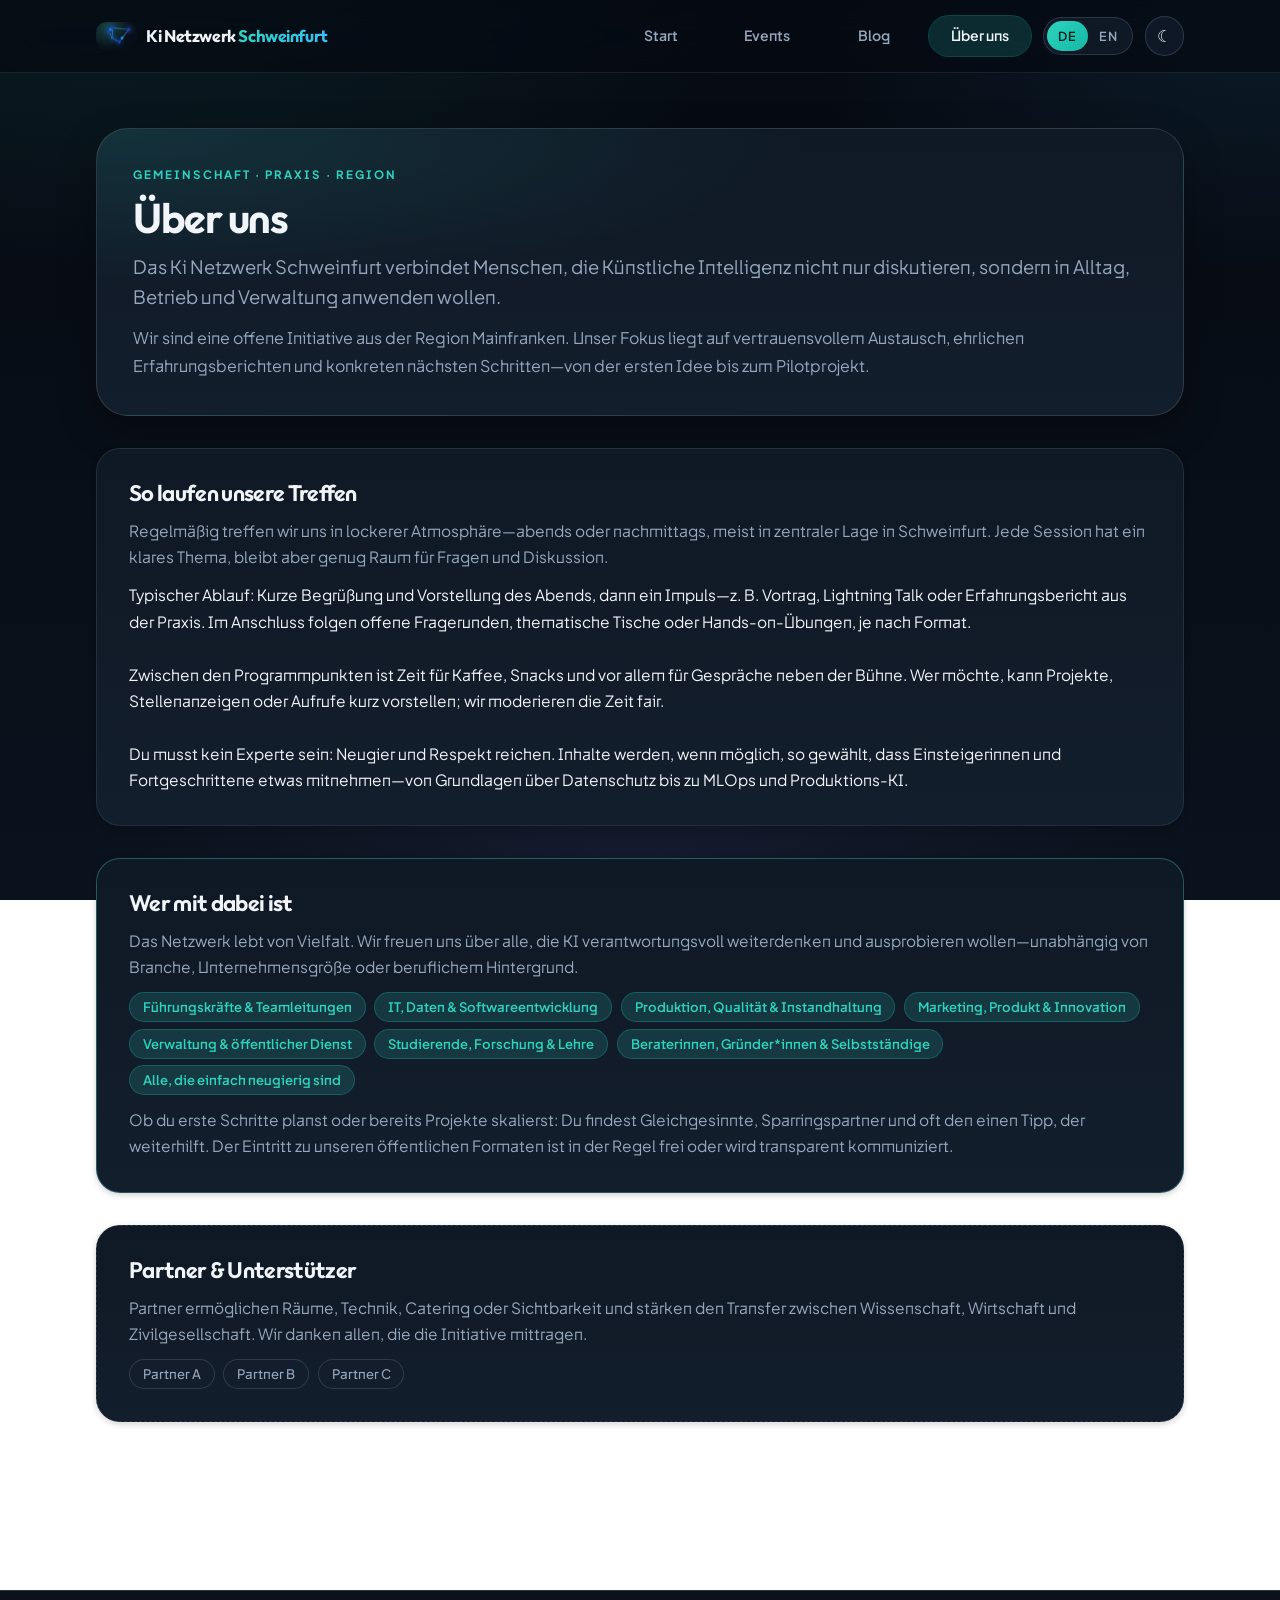
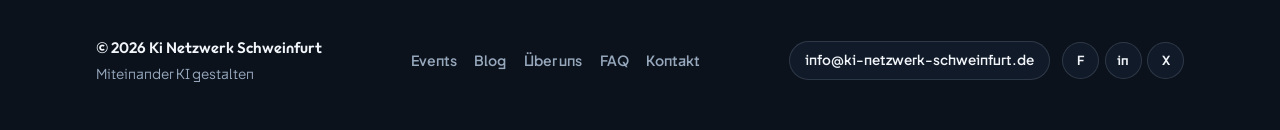
==== about.html @ a2b73c8b "take over initial webpage from oliver braun" ====
<!--
  ============================================================================
  Project:      Ki Netzwerk Schweinfurt
  Seite:        Über uns
  Projekt-Pfad: about.html
  Description:  Offizielle Website des Ki Netzwerks Schweinfurt – Vernetzung von
                Unternehmen, Bildung, Verwaltung und Community rund um praxisnahe KI
                in der Region Mainfranken.

  Developed by: Oliver Braun
  GitHub:       https://github.com/olli-br

  Development Start: April 2026
  Current Version:   0.1.0 (Beta)

  Update History:
  - 02.05.2026  [Oliver Braun]   Project initialization

  This project was independently developed and coded by me.
  Feel free to learn from the code, but please keep the attribution.
  ============================================================================
-->

<!doctype html>
<html lang="de">
  <head>
    <meta charset="UTF-8" />
    <meta name="viewport" content="width=device-width, initial-scale=1.0" />
    <title>Über uns | Ki Netzwerk Schweinfurt</title>
    <meta
      name="description"
      content="Ki Netzwerk Schweinfurt: Treffen, Zielgruppe und Partner der Initiative für KI in der Region."
    />
    <link rel="preconnect" href="https://fonts.googleapis.com" />
    <link rel="preconnect" href="https://fonts.gstatic.com" crossorigin />
    <link
      href="https://fonts.googleapis.com/css2?family=Plus+Jakarta+Sans:ital,wght@0,400..800;1,400..800&display=swap"
      rel="stylesheet"
    />
    <link rel="stylesheet" href="./assets/css/styles.css" />
    <script defer src="./assets/js/i18n.js"></script>
    <script defer src="./assets/js/main.js"></script>
  </head>
  <body data-page="about">
    <div id="site-header"></div>

    <main class="page-main about-page container">
      <header class="about-hero fade-in">
        <p class="about-eyebrow" id="about-eyebrow"></p>
        <h1 class="about-title" id="about-title"></h1>
        <p class="about-subtitle" id="about-subtitle"></p>
        <p class="about-intro" id="about-intro"></p>
      </header>

      <section class="about-panel fade-in" aria-labelledby="about-meeting-title">
        <h2 class="about-panel__title" id="about-meeting-title"></h2>
        <p class="about-panel__lead" id="about-meeting-lead"></p>
        <div class="about-prose" id="about-meeting-body"></div>
      </section>

      <section class="about-panel about-panel--accent fade-in" aria-labelledby="about-participants-title">
        <h2 class="about-panel__title" id="about-participants-title"></h2>
        <p class="about-panel__lead" id="about-participants-lead"></p>
        <div id="about-participant-chips" class="about-chip-row"></div>
        <p class="about-panel__closing" id="about-participants-closing"></p>
      </section>

      <section class="about-panel about-panel--partners fade-in" aria-labelledby="about-partners-title">
        <h2 class="about-panel__title" id="about-partners-title"></h2>
        <p class="about-panel__text" id="about-partners-text"></p>
        <div id="about-partner-chips" class="about-chip-row about-chip-row--muted"></div>
      </section>
    </main>

    <div id="site-footer"></div>
  </body>
</html>
---- assets/css/styles.css ----
/*
  ============================================================================
  Project:      Ki Netzwerk Schweinfurt
  File:         styles.css
  Seite / Rolle: Globales Designsystem (alle Seiten)
  Projekt-Pfad: assets/css/styles.css

  Developed by: Oliver Braun
  GitHub:       https://github.com/olli-br

  Development Start: April 2026
  Current Version:   0.1.0

  Update History:
  - 02.05.2026  [Oliver Braun]   Project initialization


  Independently developed by me.
  ============================================================================
*/

/* =========================================================================
  Ki Netzwerk Schweinfurt — Design System (2026)
   Aufbau:
     1. Tokens (Farben, Typografie, Spacing, Radius, Schatten)
     2. Reset / Basis
     3. Layout-Primitive (Container, Section, Stack, Grid)
     4. Komponenten (Buttons, Badges, Inputs, Cards, FAQ, Calendar, ...)
     5. Header / Footer
     6. Seiten (Home, Events, Blog, About, Detail)
     7. Hilfsklassen / Animationen / Banner
   ========================================================================= */

@import url("https://fonts.googleapis.com/css2?family=Outfit:wght@300..800&display=swap");

/* -------------------------------------------------------------------------
   1. Tokens
   ------------------------------------------------------------------------- */

:root {
  color-scheme: dark light;

  /* Markenfarben */
  --color-primary: #14b8a6;
  --color-primary-strong: #2dd4bf;
  --color-primary-soft: rgba(45, 212, 191, 0.16);
  --color-accent: #38bdf8;          /* Cyan-Akzent für Verläufe */
  --color-accent-2: #818cf8;        /* Indigo-Akzent für Recap */

  /* Dunkles Schema (Standard) */
  --bg: #060a12;
  --bg-2: #0a121d;
  --surface: #0f1825;
  --surface-2: #131e2c;
  --surface-soft: rgba(20, 30, 46, 0.7);
  --text: #f1f5f9;
  --text-muted: #97a8bd;
  --border: rgba(148, 163, 184, 0.14);
  --border-strong: rgba(148, 163, 184, 0.22);
  --shadow-sm: 0 2px 6px rgba(0, 0, 0, 0.18);
  --shadow-md: 0 14px 38px rgba(0, 0, 0, 0.28);
  --shadow-lg: 0 28px 70px rgba(0, 0, 0, 0.36);
  --shadow-glow: 0 18px 60px rgba(45, 212, 191, 0.18);

  /* Status */
  --success-fg: #bbf7d0;
  --success-bg: rgba(34, 197, 94, 0.14);
  --success-border: rgba(74, 222, 128, 0.36);
  --danger-fg: #fecaca;
  --danger-bg: rgba(239, 68, 68, 0.14);
  --danger-border: rgba(239, 68, 68, 0.36);

  /* Typografie */
  --font-sans:
    "Plus Jakarta Sans", ui-sans-serif, system-ui, -apple-system, "Segoe UI",
    Roboto, "Helvetica Neue", Arial, sans-serif;
  --font-display: "Outfit", var(--font-sans);

  /* Spacing-Skala (8px-Raster) */
  --space-1: 0.25rem;
  --space-2: 0.5rem;
  --space-3: 0.75rem;
  --space-4: 1rem;
  --space-5: 1.5rem;
  --space-6: 2rem;
  --space-7: 3rem;
  --space-8: 4rem;
  --space-9: 6rem;

  /* Radius */
  --radius-xs: 0.4rem;
  --radius-sm: 0.65rem;
  --radius-md: 1rem;
  --radius-lg: 1.5rem;
  --radius-xl: 2rem;
  --radius-pill: 999px;

  /* Layout */
  --container-max: 72rem;            /* 1152px */
  --container-narrow: 44rem;          /* 704px — Lesespalte */
  --gutter: clamp(1.1rem, 4vw, 2rem); /* Innenrand links/rechts */
  --header-height: 4.5rem;
  --section-y: clamp(3rem, 8vw, 6rem);
  --content-gap: clamp(1.25rem, 3vw, 2rem);

  /* Easing */
  --ease-out: cubic-bezier(0.22, 0.61, 0.36, 1);
  --ease-spring: cubic-bezier(0.2, 0.82, 0.16, 1);
}

/* Helles Schema */
body.theme-light {
  --bg: #f6f8fb;
  --bg-2: #eef2f7;
  --surface: #ffffff;
  --surface-2: #f5f8fc;
  --surface-soft: rgba(255, 255, 255, 0.86);
  --text: #0c1322;
  --text-muted: #54637a;
  --border: rgba(15, 23, 42, 0.08);
  --border-strong: rgba(15, 23, 42, 0.12);
  --shadow-sm: 0 1px 2px rgba(15, 23, 42, 0.06);
  --shadow-md: 0 14px 34px rgba(15, 23, 42, 0.08);
  --shadow-lg: 0 22px 60px rgba(15, 23, 42, 0.12);
  --shadow-glow: 0 18px 54px rgba(20, 184, 166, 0.16);
  --color-primary: #0d9488;
  --color-primary-strong: #14b8a6;
  --color-primary-soft: rgba(13, 148, 136, 0.12);
  --success-fg: #166534;
  --success-bg: #dcfce7;
  --success-border: #bbf7d0;
  --danger-fg: #991b1b;
  --danger-bg: #fee2e2;
  --danger-border: #fecaca;
}

/* -------------------------------------------------------------------------
   2. Reset / Basis
   ------------------------------------------------------------------------- */

*,
*::before,
*::after {
  box-sizing: border-box;
}

html {
  min-height: 100%;
  scroll-padding-top: calc(var(--header-height) + 1rem);
  -webkit-text-size-adjust: 100%;
}

body {
  margin: 0;
  min-height: 100dvh;
  padding-top: calc(var(--header-height) + env(safe-area-inset-top, 0px));
  padding-bottom: env(safe-area-inset-bottom, 0px);
  font-family: var(--font-sans);
  font-feature-settings: "kern" 1, "liga" 1, "ss01" 1;
  -webkit-font-smoothing: antialiased;
  text-rendering: optimizeLegibility;
  color: var(--text);
  line-height: 1.65;
  background:
    radial-gradient(1200px 600px at 8% -10%, rgba(45, 212, 191, 0.12), transparent 60%),
    radial-gradient(900px 500px at 100% 0%, rgba(56, 189, 248, 0.1), transparent 55%),
    radial-gradient(900px 700px at 50% 100%, rgba(129, 140, 248, 0.08), transparent 60%),
    linear-gradient(180deg, var(--bg) 0%, var(--bg-2) 100%);
  background-attachment: fixed;
  overflow-x: clip;
}

body.theme-light {
  background:
    radial-gradient(1200px 600px at 5% -5%, rgba(20, 184, 166, 0.1), transparent 60%),
    radial-gradient(900px 500px at 100% 0%, rgba(56, 189, 248, 0.07), transparent 55%),
    radial-gradient(900px 700px at 50% 110%, rgba(99, 102, 241, 0.06), transparent 60%),
    linear-gradient(180deg, var(--bg) 0%, var(--bg-2) 100%);
}

img,
svg,
canvas {
  display: block;
  max-width: 100%;
}

a {
  color: inherit;
  text-decoration: none;
}

button {
  font: inherit;
  color: inherit;
}

h1,
h2,
h3,
h4,
h5,
h6 {
  font-family: var(--font-display);
  font-weight: 650;
  letter-spacing: -0.02em;
  margin: 0;
  text-wrap: balance;
}

h1 {
  font-size: clamp(2.2rem, 5.4vw + 0.4rem, 3.6rem);
  line-height: 1.05;
  letter-spacing: -0.035em;
}

h2 {
  font-size: clamp(1.7rem, 3.6vw + 0.3rem, 2.5rem);
  line-height: 1.1;
  letter-spacing: -0.03em;
}

h3 {
  font-size: clamp(1.15rem, 1.6vw + 0.4rem, 1.4rem);
  line-height: 1.2;
}

p {
  margin: 0;
}

::selection {
  background: var(--color-primary-soft);
  color: var(--text);
}

/* -------------------------------------------------------------------------
   3. Layout-Primitive
   ------------------------------------------------------------------------- */

.container {
  width: 100%;
  max-width: var(--container-max);
  margin-inline: auto;
  padding-inline: max(var(--gutter), env(safe-area-inset-left, 0px))
                  max(var(--gutter), env(safe-area-inset-right, 0px));
}

.container--narrow {
  max-width: var(--container-narrow);
}

.section {
  padding-block: var(--section-y);
}

.section--tight {
  padding-block: clamp(2rem, 5vw, 3.5rem);
}

.stack > * + * {
  margin-top: var(--content-gap);
}

.eyebrow {
  display: block;
  font-family: var(--font-sans);
  font-weight: 700;
  font-size: 0.72rem;
  letter-spacing: 0.18em;
  text-transform: uppercase;
  color: var(--color-primary-strong);
  margin: 0 0 var(--space-2);
}

.eyebrow:empty {
  display: none;
}

.section-head {
  display: grid;
  grid-template-columns: 1fr;
  gap: var(--space-4) var(--space-5);
  align-items: end;
  margin-bottom: clamp(2rem, 4.5vw, 3rem);
}

.section-head > div {
  min-width: 0;
}

.section-head h2 {
  margin: 0 0 var(--space-2);
}

.section-copy {
  margin: 0;
  color: var(--text-muted);
  font-size: clamp(0.95rem, 1.5vw + 0.4rem, 1.05rem);
  line-height: 1.7;
  max-width: 60ch;
}

@media (min-width: 760px) {
  .section-head:has(> a.link) {
    grid-template-columns: minmax(0, 1fr) auto;
  }
}

/* "Alle anzeigen"-Link als Pill */
.link {
  color: var(--color-primary-strong);
  font-weight: 600;
}

.section-head > a.link {
  display: inline-flex;
  align-items: center;
  gap: var(--space-2);
  padding: 0.5rem 1.05rem;
  border: 1px solid var(--border-strong);
  border-radius: var(--radius-pill);
  background: var(--surface-soft);
  font-family: var(--font-display);
  font-size: 0.78rem;
  font-weight: 600;
  letter-spacing: 0.06em;
  text-transform: uppercase;
  color: var(--text);
  white-space: nowrap;
  justify-self: start;
  align-self: end;
  backdrop-filter: blur(14px);
  -webkit-backdrop-filter: blur(14px);
  transition: transform 0.25s var(--ease-out), border-color 0.2s ease, background 0.2s ease;
}

.section-head > a.link::after {
  content: "→";
  font-size: 0.95em;
  transition: transform 0.25s var(--ease-out);
}

.section-head > a.link:hover {
  transform: translateY(-2px);
  border-color: color-mix(in srgb, var(--color-primary) 40%, var(--border-strong));
}

.section-head > a.link:hover::after {
  transform: translateX(3px);
}

@media (min-width: 760px) {
  .section-head > a.link {
    justify-self: end;
  }
}

/* -------------------------------------------------------------------------
   4. Komponenten
   ------------------------------------------------------------------------- */

/* ---------- Buttons ---------- */

.btn {
  display: inline-flex;
  align-items: center;
  justify-content: center;
  gap: var(--space-2);
  min-height: 2.75rem;
  padding: 0.6rem 1.25rem;
  border: 1px solid transparent;
  border-radius: var(--radius-pill);
  font-family: var(--font-display);
  font-weight: 600;
  font-size: 0.95rem;
  letter-spacing: 0.01em;
  cursor: pointer;
  text-decoration: none;
  white-space: nowrap;
  transition:
    transform 0.2s var(--ease-out),
    background 0.2s ease,
    box-shadow 0.25s ease,
    border-color 0.2s ease,
    filter 0.2s ease;
}

.btn:focus-visible {
  outline: 2px solid var(--color-primary-strong);
  outline-offset: 2px;
}

.btn:active {
  transform: translateY(0);
}

.btn-primary {
  color: #03201d;
  background: linear-gradient(165deg, var(--color-primary-strong) 0%, var(--color-primary) 60%, #0a8f80 100%);
  box-shadow: var(--shadow-glow);
}

.btn-primary:hover {
  transform: translateY(-2px);
  filter: brightness(1.04);
}

.btn-ghost {
  color: var(--text);
  background: transparent;
  border-color: var(--border-strong);
  backdrop-filter: blur(8px);
  -webkit-backdrop-filter: blur(8px);
}

.btn-ghost:hover {
  transform: translateY(-2px);
  background: var(--surface-soft);
  border-color: color-mix(in srgb, var(--color-primary) 40%, var(--border-strong));
}

.btn--sm {
  min-height: 2.35rem;
  padding: 0.45rem 0.95rem;
  font-size: 0.82rem;
}

/* ---------- Inputs ---------- */

.toolbar {
  display: flex;
  flex-wrap: wrap;
  gap: var(--space-2) var(--space-4);
  align-items: center;
}

.toolbar label {
  color: var(--text);
  font-weight: 600;
  font-size: 0.9rem;
}

.toolbar input {
  flex: 1 1 16rem;
  min-width: 0;
  padding: 0.7rem 1rem;
  border: 1px solid var(--border-strong);
  border-radius: var(--radius-md);
  background: var(--surface-soft);
  color: var(--text);
  font: inherit;
  transition: border-color 0.2s ease, box-shadow 0.2s ease;
}

.toolbar input::placeholder {
  color: var(--text-muted);
}

.toolbar input:focus {
  outline: none;
  border-color: var(--color-primary);
  box-shadow: 0 0 0 4px var(--color-primary-soft);
}

/* ---------- Badges & Chips ---------- */

.event-status-badge {
  display: inline-flex;
  align-items: center;
  padding: 0.28rem 0.75rem;
  font-family: var(--font-display);
  font-size: 0.78rem;
  font-weight: 700;
  letter-spacing: 0.08em;
  text-transform: uppercase;
  border-radius: var(--radius-pill);
}

.event-status-badge--past {
  color: var(--danger-fg);
  background: var(--danger-bg);
  border: 1px solid var(--danger-border);
}

.event-status-badge--next {
  color: var(--success-fg);
  background: var(--success-bg);
  border: 1px solid var(--success-border);
}

.event-status-badge.hidden {
  display: none;
}

/* ---------- Cards (gemeinsamer Look) ---------- */

.card {
  position: relative;
  display: flex;
  flex-direction: column;
  background: linear-gradient(180deg, var(--surface) 0%, var(--surface-2) 100%);
  border: 1px solid var(--border);
  border-radius: var(--radius-lg);
  box-shadow: var(--shadow-md);
  overflow: hidden;
  transition:
    transform 0.28s var(--ease-spring),
    border-color 0.22s ease,
    box-shadow 0.28s ease;
}

.card:hover {
  transform: translateY(-3px);
  border-color: color-mix(in srgb, var(--color-primary) 26%, var(--border-strong));
  box-shadow: var(--shadow-lg);
}

.card .card-hitbox {
  position: absolute;
  inset: 0;
  z-index: 1;
}

.card-image {
  width: 100%;
  aspect-ratio: 16 / 9;
  object-fit: cover;
  background: var(--surface-2);
  border-bottom: 1px solid var(--border);
}

.card-body {
  position: relative;
  z-index: 2;
  display: flex;
  flex-direction: column;
  flex: 1;
  gap: var(--space-3);
  padding: clamp(1.1rem, 2.5vw, 1.5rem);
}

.card-body h3 {
  margin: 0;
}

.card-body > p {
  margin: 0;
  color: var(--text-muted);
  font-size: 0.95rem;
  line-height: 1.6;
}

.card-date {
  margin: 0;
  font-family: var(--font-display);
  font-size: 0.72rem;
  font-weight: 600;
  letter-spacing: 0.12em;
  text-transform: uppercase;
  color: var(--text-muted);
}

.card-actions {
  position: relative;
  z-index: 3;
  display: flex;
  flex-wrap: wrap;
  gap: var(--space-2);
  margin-top: auto;
  padding-top: var(--space-3);
}

.card-actions .btn {
  flex: 1 1 0;
  min-width: 0;
  max-width: 100%;
  font-size: 0.88rem;
  padding-inline: 0.95rem;
  overflow: hidden;
  text-overflow: ellipsis;
}

.event-card .card-actions {
  display: grid;
  grid-template-columns: repeat(2, minmax(0, 1fr));
}

.event-card .card-actions .btn {
  width: 100%;
}

@media (max-width: 1080px) {
  .event-card .card-actions {
    grid-template-columns: 1fr;
  }
}

/* ---------- Event-Karte ---------- */

.event-card-meta {
  display: flex;
  align-items: center;
  justify-content: space-between;
  gap: var(--space-3);
}

.event-card--past {
  opacity: 0.85;
}

.event-card--past .card-image,
.event-card--past .event-card__image {
  filter: grayscale(0.45) brightness(0.96);
}

.event-card--modern {
  border-radius: var(--radius-xl);
  box-shadow: var(--shadow-md);
}

.event-card--modern:hover {
  transform: translateY(-4px);
  box-shadow: var(--shadow-lg);
}

.event-card--modern.event-card--next {
  border-color: color-mix(in srgb, var(--color-primary) 32%, var(--border-strong));
  box-shadow: var(--shadow-md), 0 0 0 1px color-mix(in srgb, var(--color-primary) 12%, transparent);
}

.event-card__media {
  position: relative;
  overflow: hidden;
  background: var(--surface-2);
  min-height: 220px;
}

.event-card__image {
  display: block;
  width: 100%;
  height: 100%;
  min-height: 220px;
  object-fit: cover;
  border: 0;
  transition: transform 0.45s var(--ease-out);
}

.event-card--modern:hover .event-card__image {
  transform: scale(1.03);
}

.event-card__media .event-status-badge {
  position: absolute;
  z-index: 3;
  width: fit-content;
  overflow: hidden;
  line-height: 1;
  box-shadow: var(--shadow-sm);
}

.event-card__media .event-status-badge--past,
.event-card__media .event-status-badge--next {
  top: var(--space-3);
  right: var(--space-3);
  left: auto;
  max-width: calc(100% - (var(--space-3) * 2));
  white-space: nowrap;
  text-overflow: ellipsis;
}

.event-card__date-badge {
  position: absolute;
  top: var(--space-3);
  left: var(--space-3);
  z-index: 2;
  display: flex;
  flex-direction: column;
  align-items: center;
  min-width: 3rem;
  padding: 0.45rem 0.5rem;
  border-radius: var(--radius-md);
  background: color-mix(in srgb, var(--surface) 92%, transparent);
  border: 1px solid var(--border-strong);
  backdrop-filter: blur(12px);
  -webkit-backdrop-filter: blur(12px);
  box-shadow: var(--shadow-sm);
}

.event-card__date-day {
  font-family: var(--font-display);
  font-size: 1.35rem;
  font-weight: 750;
  line-height: 1;
  letter-spacing: -0.03em;
  color: var(--text);
}

.event-card__date-month {
  margin-top: 0.2rem;
  font-size: 0.58rem;
  font-weight: 700;
  letter-spacing: 0.14em;
  text-transform: uppercase;
  color: var(--color-primary-strong);
}

.event-card__body {
  gap: var(--space-4);
  padding: clamp(1.35rem, 3vw, 1.9rem);
}

.event-card__datetime {
  margin: 0;
  font-family: var(--font-display);
  font-size: 0.72rem;
  font-weight: 600;
  letter-spacing: 0.1em;
  text-transform: uppercase;
  color: var(--text-muted);
}

.event-card__body h3 {
  font-size: clamp(1.2rem, 1.8vw + 0.35rem, 1.45rem);
  line-height: 1.2;
}

.event-card__desc {
  margin: 0;
  color: var(--text-muted);
  font-size: 0.98rem;
  line-height: 1.65;
  display: -webkit-box;
  -webkit-line-clamp: 4;
  -webkit-box-orient: vertical;
  overflow: hidden;
}

.event-card__address {
  margin: 0;
  padding-top: var(--space-3);
  border-top: 1px solid var(--border);
  font-size: 0.9rem;
  line-height: 1.55;
  color: var(--text-muted);
}

.event-card__address .event-addr-line {
  display: block;
}

.event-card__address .event-addr-line--venue {
  color: var(--text);
  font-weight: 600;
  margin-bottom: 0.2rem;
}

.event-card-countdown {
  display: flex;
  flex-wrap: wrap;
  align-items: center;
  gap: var(--space-2) var(--space-4);
  margin-top: var(--space-2);
  padding-top: var(--space-3);
  border-top: 1px solid var(--border);
}

.event-card-countdown__label {
  flex: 1 1 100%;
  font-family: var(--font-display);
  font-size: 0.68rem;
  font-weight: 700;
  letter-spacing: 0.12em;
  text-transform: uppercase;
  color: var(--color-primary-strong);
}

@media (min-width: 1100px) {
  .event-card--modern {
    display: grid;
    grid-template-columns: minmax(0, 46%) minmax(0, 1fr);
    align-items: stretch;
  }

  .event-card--modern .event-card__media {
    min-height: 100%;
  }

  .event-card--modern .event-card__image {
    position: absolute;
    inset: 0;
    min-height: 100%;
  }
}

/* ---------- Blog-Karte ---------- */

.blog-card {
  /* erbt von .card */
}

.blog-card .thumb-wrap {
  position: relative;
  width: 100%;
  aspect-ratio: 16 / 9;
  overflow: hidden;
}

.blog-card .thumb-wrap .card-image {
  height: 100%;
  border-bottom: none;
}

.blog-image-gradient {
  position: absolute;
  inset: 0;
  pointer-events: none;
  background:
    linear-gradient(140deg, rgba(20, 184, 166, 0.18) 0%, transparent 45%),
    linear-gradient(180deg, transparent 55%, rgba(2, 6, 12, 0.55) 100%);
}

body.theme-light .blog-image-gradient {
  background:
    linear-gradient(140deg, rgba(13, 148, 136, 0.18) 0%, transparent 45%),
    linear-gradient(180deg, transparent 60%, rgba(15, 23, 42, 0.18) 100%);
}

.blog-card-meta {
  display: flex;
  align-items: center;
  justify-content: space-between;
  gap: var(--space-3);
  font-size: 0.78rem;
}

.blog-readtime {
  font-family: var(--font-display);
  font-size: 0.7rem;
  font-weight: 600;
  letter-spacing: 0.08em;
  text-transform: uppercase;
  color: var(--color-primary-strong);
  padding: 0.2rem 0.55rem;
  border-radius: var(--radius-pill);
  background: var(--color-primary-soft);
}

.blog-teaser {
  margin: 0;
  color: var(--text-muted);
  font-size: 0.98rem;
  line-height: 1.65;
  display: -webkit-box;
  -webkit-line-clamp: 4;
  -webkit-box-orient: vertical;
  overflow: hidden;
}

.blog-cards-grid {
  display: grid;
  gap: clamp(1.75rem, 4vw, 2.75rem);
  grid-template-columns: 1fr;
  max-width: 48rem;
  margin-inline: auto;
}

@media (min-width: 960px) {
  .blog-cards-grid {
    max-width: none;
    grid-template-columns: repeat(2, minmax(0, 1fr));
  }
}

.blog-card--feature {
  border-radius: var(--radius-xl);
}

.blog-card--feature .thumb-wrap {
  aspect-ratio: 21 / 10;
}

.blog-card--feature .card-image {
  transform: scale(1);
  transition: transform 0.5s var(--ease-out);
}

.blog-card--feature:hover .card-image {
  transform: scale(1.04);
}

.blog-card__recap-pill {
  position: absolute;
  top: var(--space-3);
  left: var(--space-3);
  z-index: 2;
  font-family: var(--font-display);
  font-size: 0.66rem;
  font-weight: 700;
  letter-spacing: 0.12em;
  text-transform: uppercase;
  padding: 0.38rem 0.8rem;
  border-radius: var(--radius-pill);
  background: rgba(15, 23, 42, 0.78);
  color: #f8fafc;
  border: 1px solid rgba(255, 255, 255, 0.12);
  box-shadow: var(--shadow-sm);
}

body.theme-light .blog-card__recap-pill {
  background: rgba(255, 255, 255, 0.94);
  color: #0f172a;
  border-color: rgba(15, 23, 42, 0.08);
}

.blog-card__body {
  padding: clamp(1.25rem, 3vw, 1.75rem);
}

.blog-card__body h3 {
  font-size: clamp(1.15rem, 1.5vw + 0.45rem, 1.35rem);
}

.blog-card__date {
  letter-spacing: 0.08em;
}

/* Karten-Raster — überall identisch */
.cards-grid {
  display: grid;
  grid-template-columns: 1fr;
  gap: clamp(1rem, 2.5vw, 1.5rem);
}

@media (min-width: 720px) {
  .cards-grid {
    grid-template-columns: repeat(2, minmax(0, 1fr));
  }
}

@media (min-width: 1040px) {
  .cards-grid {
    grid-template-columns: repeat(3, minmax(0, 1fr));
  }
}

/* ---------- Feature-Karten / FAQ / About-Panels ---------- */

.feature-grid {
  display: grid;
  grid-template-columns: 1fr;
  gap: clamp(1rem, 2.5vw, 1.5rem);
}

@media (min-width: 720px) {
  .feature-grid {
    grid-template-columns: repeat(2, minmax(0, 1fr));
  }
}

.feature-card {
  display: flex;
  flex-direction: column;
  gap: var(--space-3);
  padding: clamp(1.25rem, 3vw, 1.75rem);
  background: linear-gradient(180deg, var(--surface) 0%, var(--surface-2) 100%);
  border: 1px solid var(--border);
  border-radius: var(--radius-lg);
  box-shadow: var(--shadow-sm);
  transition: transform 0.28s var(--ease-spring), border-color 0.22s ease;
}

.feature-card:hover {
  transform: translateY(-2px);
  border-color: color-mix(in srgb, var(--color-primary) 30%, var(--border-strong));
}

.feature-card h3 {
  margin: 0;
  font-size: clamp(1.05rem, 1.6vw + 0.4rem, 1.25rem);
}

.feature-card p {
  margin: 0;
  color: var(--text-muted);
  line-height: 1.7;
  font-size: 0.95rem;
}

.feature-card::before {
  content: "";
  display: inline-flex;
  width: 2.4rem;
  height: 2.4rem;
  border-radius: var(--radius-md);
  background: linear-gradient(135deg, var(--color-primary-strong), var(--color-accent));
  box-shadow: var(--shadow-glow);
}

/* ---------- FAQ ---------- */

.faq-grid {
  display: grid;
  grid-template-columns: 1fr;
  gap: var(--space-3);
  align-items: start;
}

@media (min-width: 760px) {
  .faq-grid {
    grid-template-columns: repeat(2, minmax(0, 1fr));
  }
}

.faq-item {
  background: linear-gradient(180deg, var(--surface) 0%, var(--surface-2) 100%);
  border: 1px solid var(--border);
  border-radius: var(--radius-lg);
  overflow: hidden;
  transition: border-color 0.22s ease;
}

.faq-item:hover {
  border-color: color-mix(in srgb, var(--color-primary) 26%, var(--border-strong));
}

.faq-question {
  width: 100%;
  display: flex;
  align-items: center;
  justify-content: space-between;
  gap: var(--space-3);
  padding: 1.1rem 1.2rem;
  border: 0;
  background: transparent;
  text-align: left;
  font-family: var(--font-display);
  font-size: 1rem;
  font-weight: 600;
  color: var(--text);
  cursor: pointer;
  transition: background 0.18s ease;
}

.faq-question:hover {
  background: var(--surface-soft);
}

.faq-toggle-icon {
  display: inline-grid;
  place-items: center;
  flex-shrink: 0;
  width: 2rem;
  height: 2rem;
  border-radius: var(--radius-pill);
  background: var(--color-primary-soft);
  color: var(--color-primary-strong);
  font-size: 1rem;
}

.faq-question[aria-expanded="true"] .faq-toggle-icon::after {
  content: "−";
}

.faq-question[aria-expanded="false"] .faq-toggle-icon::after {
  content: "+";
}

.faq-answer {
  padding: 0 1.2rem 1.1rem;
  color: var(--text-muted);
  line-height: 1.7;
  font-size: 0.95rem;
}

/* ---------- "Nächstes Event"-Leiste ---------- */

.next-event-bar {
  display: flex;
  flex-wrap: wrap;
  align-items: center;
  justify-content: space-between;
  gap: var(--space-3) var(--space-5);
  padding: 0.95rem 1.1rem;
  border: 1px solid color-mix(in srgb, var(--color-primary) 30%, var(--border-strong));
  border-radius: var(--radius-lg);
  background:
    linear-gradient(135deg, color-mix(in srgb, var(--color-primary) 12%, var(--surface)) 0%, var(--surface) 60%);
  color: var(--text);
  font-weight: 600;
  margin: 0;
  cursor: default;
}

.next-event-bar:empty {
  display: none;
}

.next-event-bar--clickable {
  cursor: pointer;
  transition: transform 0.2s var(--ease-out), border-color 0.2s ease, box-shadow 0.25s ease;
}

.next-event-bar--clickable:hover {
  transform: translateY(-1px);
  border-color: color-mix(in srgb, var(--color-primary-strong) 50%, var(--border-strong));
  box-shadow: var(--shadow-glow);
}

.next-event-label {
  flex: 1 1 auto;
  display: grid;
  gap: 0.1rem;
  min-width: 0;
}

.next-event-kicker {
  font-family: var(--font-display);
  font-size: 0.7rem;
  font-weight: 600;
  letter-spacing: 0.14em;
  text-transform: uppercase;
  color: var(--color-primary-strong);
}

.next-event-title {
  font-family: var(--font-display);
  font-weight: 650;
  font-size: clamp(1rem, 1.4vw + 0.5rem, 1.18rem);
  line-height: 1.25;
  letter-spacing: -0.02em;
  color: var(--text);
}

.next-event-date {
  font-size: 0.82rem;
  color: var(--text-muted);
  font-weight: 500;
}

.next-event-countdown {
  display: flex;
  align-items: center;
  gap: var(--space-2);
}

.countdown-chip {
  min-width: 2.9rem;
  padding: 0.34rem 0.55rem;
  border-radius: var(--radius-sm);
  border: 1px solid var(--border-strong);
  background: var(--surface-soft);
  text-align: center;
  line-height: 1.1;
}

.countdown-chip strong {
  display: block;
  font-family: var(--font-display);
  font-size: 1.05rem;
  font-weight: 700;
  color: var(--text);
}

.countdown-chip small {
  display: block;
  font-size: 0.62rem;
  font-weight: 600;
  letter-spacing: 0.08em;
  text-transform: uppercase;
  color: var(--text-muted);
}

/* ---------- Event-Raster & Karten (Detail) ---------- */

.events-cards {
  display: grid;
  gap: clamp(1.5rem, 3.5vw, 2.5rem);
  grid-template-columns: 1fr;
}

@media (min-width: 880px) {
  .events-cards:not(.events-cards--home) {
    grid-template-columns: repeat(2, minmax(0, 1fr));
  }

  .events-cards--home .event-card--next {
    grid-column: 1 / -1;
  }
}

.toolbar--events {
  margin-bottom: clamp(1.25rem, 3vw, 2rem);
  padding: var(--space-4) 0;
  border-bottom: 1px solid var(--border);
}

.event-location-section {
  margin: clamp(1.5rem, 3vw, 2.25rem) 0;
  padding: clamp(1.25rem, 2.8vw, 1.75rem);
  border-radius: var(--radius-lg);
  border: 1px solid var(--border);
  background: linear-gradient(180deg, var(--surface) 0%, var(--surface-2) 100%);
  box-shadow: var(--shadow-sm);
}

.event-location-section__title {
  margin: 0 0 var(--space-3);
  font-size: 0.78rem;
  font-weight: 700;
  letter-spacing: 0.14em;
  text-transform: uppercase;
  color: var(--color-primary-strong);
}

.event-detail-address {
  margin: 0 0 var(--space-4);
  font-style: normal;
  color: var(--text);
  line-height: 1.65;
  font-size: 1rem;
}

.event-detail-address .event-addr-line {
  display: block;
}

.event-detail-address .event-addr-line--venue {
  font-family: var(--font-display);
  font-weight: 650;
  font-size: 1.08rem;
  margin-bottom: 0.35rem;
  color: var(--text);
}

.event-map-hint {
  margin: 0 0 var(--space-3);
  font-size: 0.88rem;
  color: var(--text-muted);
  line-height: 1.55;
}

.event-map-aspect {
  position: relative;
  width: 100%;
  border-radius: var(--radius-md);
  overflow: hidden;
  border: 1px solid var(--border-strong);
  aspect-ratio: 16 / 9;
  max-height: 22rem;
  background: var(--surface-2);
  box-shadow: var(--shadow-sm);
}

.event-map-iframe {
  width: 100%;
  height: 100%;
  min-height: 200px;
  border: 0;
  display: block;
}

.event-map-hit {
  position: absolute;
  inset: 0;
  z-index: 2;
  display: grid;
  place-items: center;
  background: rgba(6, 10, 18, 0.12);
  opacity: 0;
  transition: opacity 0.28s ease;
  text-decoration: none;
}

.event-map-hit:hover,
.event-map-hit:focus-visible {
  opacity: 1;
}

body.theme-light .event-map-hit {
  background: rgba(255, 255, 255, 0.35);
}

.event-map-hit.hidden {
  display: none;
}

.event-map-hit__label {
  padding: 0.55rem 1.1rem;
  border-radius: var(--radius-pill);
  background: var(--surface-soft);
  border: 1px solid var(--border-strong);
  font-size: 0.82rem;
  font-weight: 700;
  color: var(--text);
  box-shadow: var(--shadow-md);
}

.event-map-external {
  display: flex;
  flex-wrap: wrap;
  gap: var(--space-2);
  margin-top: var(--space-3);
}

.event-detail-countdown {
  margin-top: var(--space-4);
  padding: var(--space-3) var(--space-4);
  border-radius: var(--radius-lg);
  border: 1px solid color-mix(in srgb, var(--color-primary) 28%, var(--border-strong));
  background: color-mix(in srgb, var(--color-primary) 8%, var(--surface));
}

.event-detail-countdown .next-event-countdown {
  flex-wrap: wrap;
}

/* -------------------------------------------------------------------------
   5. Header / Footer
   ------------------------------------------------------------------------- */

.site-header {
  position: fixed;
  inset: 0 0 auto 0;
  z-index: 50;
  padding-top: env(safe-area-inset-top, 0px);
  background: color-mix(in srgb, var(--bg) 75%, transparent);
  border-bottom: 1px solid var(--border);
  backdrop-filter: blur(22px) saturate(1.4);
  -webkit-backdrop-filter: blur(22px) saturate(1.4);
}

body.theme-light .site-header {
  background: color-mix(in srgb, #ffffff 80%, transparent);
}

.header-inner {
  display: flex;
  align-items: center;
  justify-content: space-between;
  gap: var(--space-4);
  min-height: var(--header-height);
}

.logo {
  display: inline-flex;
  align-items: center;
  gap: 0.6rem;
  text-decoration: none;
  color: var(--text);
  font-family: var(--font-display);
  font-weight: 700;
  font-size: 1.05rem;
  letter-spacing: -0.025em;
  transition: opacity 0.2s ease;
}

.logo:hover {
  opacity: 0.86;
}

.logo-network {
  width: 2.55rem;
  height: 1.7rem;
  border-radius: var(--radius-sm);
  overflow: hidden;
  background:
    radial-gradient(circle at 30% 20%, rgba(45, 212, 191, 0.25), transparent 55%),
    linear-gradient(150deg, rgba(255, 255, 255, 0.05), rgba(255, 255, 255, 0));
  flex-shrink: 0;
}

body.theme-light .logo-network {
  background:
    radial-gradient(circle at 30% 20%, rgba(20, 184, 166, 0.22), transparent 55%),
    linear-gradient(150deg, #f8fafc, #eef6f6);
}

.logo-network canvas {
  width: 100%;
  height: 100%;
}

.logo-text {
  white-space: nowrap;
}

.logo-accent {
  background: linear-gradient(120deg, var(--color-primary-strong), var(--color-accent));
  -webkit-background-clip: text;
  background-clip: text;
  color: transparent;
}

.header-actions {
  display: flex;
  align-items: center;
  gap: var(--space-3);
}

.header-end {
  display: flex;
  align-items: center;
  justify-content: flex-end;
  gap: var(--space-3);
  min-height: 0;
}

/* Hauptnavigation */
.nav {
  display: none;
  align-items: center;
  gap: 0.25rem;
}

.nav a {
  position: relative;
  padding: 0.5rem 0.85rem;
  border-radius: var(--radius-pill);
  font-size: 0.88rem;
  font-weight: 600;
  color: var(--text-muted);
  transition:
    color 0.2s ease,
    background 0.22s ease,
    transform 0.22s var(--ease-out);
}

.nav a:hover {
  color: var(--text);
  background: var(--surface-soft);
  transform: translateY(-1px);
}

.nav a.active {
  color: var(--text);
  background: var(--color-primary-soft);
  box-shadow: 0 0 0 1px color-mix(in srgb, var(--color-primary) 35%, transparent);
}

.nav-drawer-tools {
  display: none;
}

/* Sprachschalter (Pill) */
.lang-switch {
  display: inline-flex;
  border: 1px solid var(--border-strong);
  border-radius: var(--radius-pill);
  background: var(--surface-soft);
  padding: 0.18rem;
  overflow: hidden;
}

.lang-btn {
  display: inline-flex;
  align-items: center;
  justify-content: center;
  border: 0;
  background: transparent;
  padding: 0.32rem 0.7rem;
  cursor: pointer;
  color: var(--text-muted);
  font-weight: 600;
  font-size: 0.78rem;
  letter-spacing: 0.06em;
  border-radius: var(--radius-pill);
  transition: color 0.18s ease, background 0.2s ease;
}

.lang-btn:hover:not(.active) {
  color: var(--text);
}

.lang-btn.active {
  color: #03201d;
  background: linear-gradient(135deg, var(--color-primary-strong), var(--color-primary));
}

body.theme-light .lang-btn.active {
  color: #03201d;
}

/* Theme-Toggle */
.theme-toggle {
  width: 2.45rem;
  height: 2.45rem;
  display: grid;
  place-items: center;
  border: 1px solid var(--border-strong);
  border-radius: var(--radius-pill);
  background: var(--surface-soft);
  color: var(--text);
  cursor: pointer;
  transition: transform 0.2s var(--ease-out), background 0.2s ease, color 0.2s ease;
}

.theme-toggle:hover {
  background: var(--color-primary-soft);
  color: var(--color-primary-strong);
}

.theme-icon::before {
  content: "☾";
  font-size: 1.05rem;
}

body.theme-light .theme-icon::before {
  content: "☀";
}

.theme-toggle-split {
  /* erbt; Klassenname bleibt fürs JS */
}

/* Mobile Menu Toggle — enge Striche, vertikal mit Logo-Zeile ausgerichtet */
.menu-toggle {
  --burger-line: 2px;
  --burger-gap: 0.125rem;
  --burger-shift: calc(var(--burger-line) + var(--burger-gap));
  width: 2.5rem;
  height: 2.5rem;
  box-sizing: border-box;
  padding: 0;
  margin: 0;
  display: flex;
  flex-direction: column;
  align-items: center;
  justify-content: center;
  gap: var(--burger-gap);
  border: 1px solid var(--border-strong);
  border-radius: var(--radius-pill);
  background: var(--surface-soft);
  cursor: pointer;
  transition: background 0.2s ease;
  flex-shrink: 0;
  align-self: center;
  -webkit-appearance: none;
  appearance: none;
}

.menu-toggle span {
  display: block;
  width: 0.95rem;
  height: var(--burger-line);
  background: var(--text);
  border-radius: 2px;
  transition: transform 0.2s ease, opacity 0.2s ease;
  flex-shrink: 0;
}

.menu-toggle.active span:nth-child(1) {
  transform: translateY(var(--burger-shift)) rotate(45deg);
}

.menu-toggle.active span:nth-child(2) {
  opacity: 0;
}

.menu-toggle.active span:nth-child(3) {
  transform: translateY(calc(-1 * var(--burger-shift))) rotate(-45deg);
}

.menu-toggle:focus-visible {
  outline: 2px solid var(--color-primary-strong);
  outline-offset: 2px;
}

/* Mobile: Nav als Dropdown */
@media (max-width: 759px) {
  .nav {
    position: absolute;
    inset: calc(100% + 0.5rem) var(--gutter) auto var(--gutter);
    flex-direction: column;
    align-items: stretch;
    gap: 0.2rem;
    padding: 0.6rem;
    border: 1px solid var(--border-strong);
    border-radius: var(--radius-lg);
    background: color-mix(in srgb, var(--surface) 96%, transparent);
    box-shadow: var(--shadow-lg);
    backdrop-filter: blur(22px) saturate(1.3);
    -webkit-backdrop-filter: blur(22px) saturate(1.3);
    transform-origin: top right;
    animation: navPop 0.18s var(--ease-out) both;
  }

  .site-header.menu-open .nav {
    display: flex;
  }

  .nav a {
    padding: 0.7rem 0.85rem;
    font-size: 0.95rem;
    border-radius: var(--radius-md);
  }

  .nav-drawer-tools {
    display: flex;
    align-items: center;
    justify-content: space-between;
    gap: var(--space-3);
    margin-top: var(--space-3);
    padding-top: var(--space-3);
    border-top: 1px solid var(--border);
  }

  .nav-drawer-tools .lang-switch {
    flex: 1;
    min-width: 0;
  }

  .nav-drawer-tools .lang-btn {
    flex: 1;
  }

  .toolbar-tools-desktop {
    display: none;
  }
}

@media (min-width: 760px) {
  .nav {
    display: flex;
  }
  .nav a {
    min-width: 6.4rem;
    text-align: center;
  }
  .menu-toggle {
    display: none;
  }
  .nav-drawer-tools {
    display: none !important;
  }
  .toolbar-tools-desktop {
    display: flex;
    align-items: center;
    gap: var(--space-3);
  }
}

@keyframes navPop {
  from {
    opacity: 0;
    transform: scale(0.96) translateY(-4px);
  }
  to {
    opacity: 1;
    transform: scale(1) translateY(0);
  }
}

/* Footer */
.site-footer {
  margin-top: var(--space-9);
  border-top: 1px solid var(--border-strong);
  background: color-mix(in srgb, var(--surface) 55%, var(--bg));
}

.footer-inner {
  display: flex;
  flex-direction: column;
  gap: var(--space-5);
  padding-block: clamp(2rem, 5vw, 2.75rem);
  align-items: flex-start;
}

@media (min-width: 760px) {
  .footer-inner {
    flex-direction: row;
    justify-content: space-between;
    align-items: center;
  }
}

.footer-brand {
  display: flex;
  flex-direction: column;
  gap: 0.2rem;
}

.footer-line {
  margin: 0;
  font-family: var(--font-display);
  font-weight: 600;
  font-size: 0.95rem;
  color: var(--text);
}

.footer-tagline {
  margin: 0;
  font-size: 0.85rem;
  color: var(--text-muted);
}

.footer-links {
  display: flex;
  flex-wrap: wrap;
  align-items: center;
  gap: 0.4rem 1.1rem;
}

.footer-link {
  font-size: 0.88rem;
  font-weight: 600;
  color: var(--text-muted);
  transition: color 0.18s ease;
}

.footer-link:hover {
  color: var(--color-primary-strong);
}

.footer-actions {
  display: flex;
  flex-wrap: wrap;
  align-items: center;
  gap: var(--space-3);
}

.footer-mail {
  display: inline-flex;
  align-items: center;
  padding: 0.45rem 0.95rem;
  border: 1px solid var(--border-strong);
  border-radius: var(--radius-pill);
  background: var(--surface-soft);
  color: var(--text);
  font-size: 0.85rem;
  font-weight: 600;
  transition: border-color 0.2s ease, background 0.2s ease, color 0.2s ease;
}

.footer-mail:hover {
  border-color: color-mix(in srgb, var(--color-primary) 40%, var(--border-strong));
  color: var(--color-primary-strong);
}

.social-links {
  display: flex;
  align-items: center;
  gap: 0.35rem;
}

.social-link {
  width: 2.3rem;
  height: 2.3rem;
  display: grid;
  place-items: center;
  border: 1px solid var(--border-strong);
  border-radius: var(--radius-pill);
  background: var(--surface-soft);
  color: var(--text);
  font-size: 0.78rem;
  font-weight: 700;
  text-decoration: none;
  transition: background 0.2s ease, color 0.2s ease, border-color 0.2s ease;
}

.social-link:hover {
  background: var(--color-primary-soft);
  color: var(--color-primary-strong);
  border-color: color-mix(in srgb, var(--color-primary) 40%, var(--border-strong));
}

/* -------------------------------------------------------------------------
   6. Seiten
   ------------------------------------------------------------------------- */

/* ---------- Page-Head (Events / Blog / Detail) ---------- */

.page-main {
  padding-block: clamp(2rem, 5vw, 3.5rem) clamp(3rem, 6vw, 4.5rem);
}

.page-head {
  display: flex;
  flex-direction: column;
  gap: var(--space-4);
  max-width: 62ch;
  margin-bottom: clamp(2rem, 5vw, 3rem);
}

.page-head h1 {
  margin: 0;
}

.page-head p {
  margin: 0;
  color: var(--text-muted);
  font-size: clamp(1rem, 1.5vw + 0.4rem, 1.12rem);
  line-height: 1.65;
}

/* Event-/Blog-Detail: kein zweiter Seitenkopf unter der Nav; Blog-Titelzeile nur für Screenreader */
.page-main:has(#event-detail-view:not(.hidden)) .page-head,
.page-main:has(#blog-detail-view:not(.hidden)) .page-head {
  display: none;
}

#event-detail-view:not(.hidden) .event-detail-lead {
  display: none;
}

/* ---------- Startseite: Hero ---------- */

.hero {
  padding-top: clamp(2.5rem, 7vw, 5rem);
  padding-bottom: clamp(2rem, 6vw, 4rem);
  display: grid;
  grid-template-columns: 1fr;
  gap: clamp(1.75rem, 5vw, 3rem);
  align-items: start;
}

@media (min-width: 900px) {
  .hero {
    grid-template-columns: minmax(0, 1.05fr) minmax(0, 0.95fr);
    align-items: center;
  }
}

.hero-content {
  display: flex;
  flex-direction: column;
  gap: var(--space-4);
  max-width: 38rem;
}

.hero-content h1 {
  margin: var(--space-2) 0 0;
}

.hero-text {
  margin: 0;
  color: var(--text-muted);
  font-size: clamp(1rem, 1.7vw + 0.4rem, 1.15rem);
  line-height: 1.7;
}

.hero-actions {
  display: flex;
  flex-wrap: wrap;
  gap: var(--space-3);
  margin-top: var(--space-2);
}

.hero-panel {
  position: relative;
  display: flex;
  padding: clamp(1.4rem, 3vw, 2rem);
  border: 1px solid var(--border-strong);
  border-radius: var(--radius-xl);
  background:
    radial-gradient(120% 100% at 0% 0%, rgba(45, 212, 191, 0.16), transparent 55%),
    linear-gradient(180deg, var(--surface) 0%, var(--surface-2) 100%);
  box-shadow: var(--shadow-md);
  overflow: hidden;
}

.hero-panel::before {
  content: "";
  position: absolute;
  inset: -40% -10% auto auto;
  width: 75%;
  aspect-ratio: 1;
  border-radius: 50%;
  background: radial-gradient(circle, rgba(56, 189, 248, 0.18), transparent 60%);
  pointer-events: none;
}

.hero-panel-content {
  position: relative;
  display: flex;
  flex-direction: column;
  gap: var(--space-4);
  width: 100%;
}

.hero-chip {
  align-self: flex-start;
  display: inline-flex;
  align-items: center;
  padding: 0.4rem 0.9rem;
  border-radius: var(--radius-pill);
  background: var(--color-primary-soft);
  color: var(--color-primary-strong);
  font-family: var(--font-display);
  font-size: 0.7rem;
  font-weight: 700;
  letter-spacing: 0.12em;
  text-transform: uppercase;
}

.hero-panel h2 {
  margin: 0;
  font-size: clamp(1.35rem, 2.5vw + 0.4rem, 1.7rem);
}

.hero-panel p {
  margin: 0;
  color: var(--text-muted);
  line-height: 1.7;
  font-size: 0.98rem;
}

.hero-network-visual {
  position: relative;
  width: 100%;
  aspect-ratio: 16 / 10;
  border-radius: var(--radius-lg);
  border: 1px solid var(--border-strong);
  background:
    radial-gradient(circle at 18% 22%, rgba(45, 212, 191, 0.18), transparent 50%),
    radial-gradient(circle at 82% 78%, rgba(56, 189, 248, 0.16), transparent 55%),
    linear-gradient(160deg, rgba(6, 14, 26, 0.85) 0%, rgba(15, 24, 37, 0.92) 100%);
  overflow: hidden;
  box-shadow: inset 0 0 0 1px rgba(255, 255, 255, 0.03);
}

body.theme-light .hero-network-visual {
  background:
    radial-gradient(circle at 18% 22%, rgba(20, 184, 166, 0.14), transparent 52%),
    radial-gradient(circle at 82% 78%, rgba(56, 189, 248, 0.12), transparent 55%),
    linear-gradient(160deg, #f8fafc 0%, #eef2f7 100%);
  box-shadow: inset 0 0 0 1px rgba(15, 23, 42, 0.06);
}

.hero-network-visual canvas {
  width: 100%;
  height: 100%;
}

/* ---------- Home: Sektionen ---------- */

.home-section {
  padding-block: var(--section-y);
}

#next-events.events-cards {
  margin-top: var(--space-2);
}

/* CTA */
.cta-section {
  padding-block: clamp(3rem, 7vw, 5rem);
}

.cta-panel {
  position: relative;
  padding: clamp(1.75rem, 5vw, 3rem);
  border: 1px solid var(--border-strong);
  border-radius: var(--radius-xl);
  background:
    radial-gradient(80% 100% at 100% 0%, rgba(56, 189, 248, 0.18), transparent 60%),
    radial-gradient(100% 120% at 0% 100%, rgba(45, 212, 191, 0.22), transparent 60%),
    linear-gradient(180deg, var(--surface) 0%, var(--surface-2) 100%);
  box-shadow: var(--shadow-lg);
  overflow: hidden;
  text-align: left;
}

.cta-panel .eyebrow {
  margin-bottom: var(--space-3);
}

.cta-panel h2 {
  margin: 0 0 var(--space-3);
}

.cta-text {
  margin: 0 0 var(--space-5);
  max-width: 56ch;
  color: var(--text-muted);
  font-size: clamp(1rem, 1.5vw + 0.4rem, 1.1rem);
  line-height: 1.7;
}

/* ---------- About-Seite ---------- */

.about-page {
  display: flex;
  flex-direction: column;
  gap: clamp(1.25rem, 3vw, 2rem);
}

.about-hero {
  display: flex;
  flex-direction: column;
  gap: var(--space-3);
  padding: clamp(1.5rem, 4vw, 2.25rem);
  border: 1px solid var(--border-strong);
  border-radius: var(--radius-xl);
  background:
    radial-gradient(120% 100% at 0% 0%, rgba(45, 212, 191, 0.14), transparent 55%),
    linear-gradient(180deg, var(--surface) 0%, var(--surface-2) 100%);
  box-shadow: var(--shadow-md);
}

.about-eyebrow {
  margin: 0;
  font-family: var(--font-sans);
  font-size: 0.72rem;
  font-weight: 700;
  letter-spacing: 0.18em;
  text-transform: uppercase;
  color: var(--color-primary-strong);
}

.about-title {
  margin: 0;
  font-size: clamp(1.8rem, 4.5vw + 0.4rem, 2.6rem);
}

.about-subtitle {
  margin: 0;
  color: var(--text-muted);
  font-size: clamp(1rem, 1.5vw + 0.4rem, 1.15rem);
  line-height: 1.65;
}

.about-intro {
  margin: 0;
  color: var(--text-muted);
  line-height: 1.7;
}

.about-panel {
  display: flex;
  flex-direction: column;
  gap: var(--space-3);
  padding: clamp(1.4rem, 3.5vw, 2rem);
  border: 1px solid var(--border);
  border-radius: var(--radius-lg);
  background: linear-gradient(180deg, var(--surface) 0%, var(--surface-2) 100%);
  box-shadow: var(--shadow-sm);
}

.about-panel--accent {
  border-color: color-mix(in srgb, var(--color-primary) 25%, var(--border-strong));
}

.about-panel--partners {
  border-style: dashed;
  border-color: var(--border-strong);
}

.about-panel__title {
  margin: 0;
  font-size: clamp(1.15rem, 1.8vw + 0.4rem, 1.4rem);
}

.about-panel__lead,
.about-panel__text,
.about-panel__closing {
  margin: 0;
  color: var(--text-muted);
  line-height: 1.7;
  font-size: 0.97rem;
}

.about-prose {
  margin: 0;
  white-space: pre-line;
  color: var(--text);
  line-height: 1.7;
  font-size: 0.97rem;
}

.about-chip-row {
  display: flex;
  flex-wrap: wrap;
  gap: 0.4rem 0.55rem;
}

.about-chip {
  display: inline-flex;
  align-items: center;
  padding: 0.38rem 0.8rem;
  border-radius: var(--radius-pill);
  background: var(--color-primary-soft);
  border: 1px solid color-mix(in srgb, var(--color-primary) 30%, transparent);
  color: var(--color-primary-strong);
  font-size: 0.82rem;
  font-weight: 600;
  line-height: 1.2;
}

.about-chip-row--muted .about-chip {
  background: var(--surface-soft);
  border-color: var(--border-strong);
  color: var(--text-muted);
  font-weight: 500;
}

/* ---------- Detail-Ansichten (Event / Blog) ---------- */

.event-detail,
.blog-detail {
  padding: clamp(1.4rem, 3.5vw, 2rem);
  border: 1px solid var(--border);
  border-radius: var(--radius-xl);
  background: linear-gradient(180deg, var(--surface) 0%, var(--surface-2) 100%);
  box-shadow: var(--shadow-md);
}

.event-detail > .link,
.blog-detail > .link {
  display: inline-flex;
  align-items: center;
  gap: 0.4rem;
  margin-bottom: var(--space-4);
  font-weight: 600;
  color: var(--color-primary-strong);
}

.event-detail > .link::before,
.blog-detail > .link::before {
  content: "←";
}

.event-detail-image,
.blog-detail-image {
  width: 100%;
  height: auto;
  margin: var(--space-3) 0 var(--space-4);
  border-radius: var(--radius-lg);
  border: 1px solid var(--border);
  background: var(--surface-2);
}

.event-detail-head,
.blog-detail-head {
  display: flex;
  flex-direction: column;
  gap: var(--space-2);
  margin-bottom: var(--space-4);
}

.event-detail-meta {
  display: flex;
  flex-wrap: wrap;
  align-items: center;
  gap: var(--space-3);
}

.event-detail-meta .card-date {
  margin: 0;
}

.event-detail-head h2,
.blog-detail-head h2 {
  margin: 0;
}

.event-detail-lead {
  margin: 0 0 var(--space-4);
  color: var(--text-muted);
  font-size: 1.05rem;
  line-height: 1.65;
}

.event-detail-body,
.markdown-content {
  color: var(--text);
  line-height: 1.7;
}

.markdown-content h1,
.markdown-content h2,
.markdown-content h3 {
  margin-top: var(--space-5);
}

.markdown-content h1:first-child,
.markdown-content h2:first-child,
.markdown-content h3:first-child {
  margin-top: 0;
}

.markdown-content p {
  margin: 0 0 var(--space-3);
}

.markdown-content ul {
  margin: 0 0 var(--space-3);
  padding-left: 1.2rem;
}

.markdown-content .btn,
.markdown-content a.btn {
  margin: 0.4rem 0.55rem 0.4rem 0;
}

.event-detail-actions {
  display: flex;
  flex-wrap: wrap;
  gap: var(--space-3);
  margin-top: var(--space-5);
}

.blog-detail-readtime {
  margin: 0;
  font-size: 0.85rem;
  color: var(--color-primary-strong);
}

/* -------------------------------------------------------------------------
   7. Hilfsklassen / Animationen / Banner
   ------------------------------------------------------------------------- */

.hidden {
  display: none !important;
}

.fade-in {
  opacity: 0;
  transform: translate3d(0, 18px, 0);
  transition: opacity 0.55s ease, transform 0.55s var(--ease-out);
  will-change: opacity, transform;
}

.fade-in.is-visible {
  opacity: 1;
  transform: translate3d(0, 0, 0);
}

@media (prefers-reduced-motion: reduce) {
  .fade-in,
  .fade-in.is-visible,
  .nav,
  .theme-flash-overlay {
    transition: none !important;
    animation: none !important;
    transform: none !important;
    opacity: 1 !important;
  }
}

/* Hinweis-Banner (lokales Server-Setup) */
.fetch-blocked-banner {
  position: sticky;
  top: 0;
  z-index: 200;
  margin: 0;
  padding: 0.85rem 1rem;
  padding-top: calc(0.85rem + env(safe-area-inset-top, 0px));
  background: linear-gradient(90deg, #7c3aed 0%, #2563eb 100%);
  color: #fff;
  font-size: 0.88rem;
  line-height: 1.5;
  box-shadow: var(--shadow-md);
}

.fetch-blocked-banner strong {
  font-weight: 700;
}

.fetch-blocked-banner code {
  font-family: ui-monospace, monospace;
  font-size: 0.84em;
  background: rgba(0, 0, 0, 0.2);
  padding: 0.12em 0.35em;
  border-radius: 0.3rem;
}

.fetch-blocked-dismiss {
  display: inline-block;
  margin-top: 0.55rem;
  padding: 0.4rem 0.9rem;
  border-radius: var(--radius-pill);
  border: 1px solid rgba(255, 255, 255, 0.5);
  background: rgba(255, 255, 255, 0.12);
  color: #fff;
  font-weight: 600;
  cursor: pointer;
}

.fetch-blocked-dismiss:hover {
  background: rgba(255, 255, 255, 0.22);
}

/* Theme-Übergangs-Overlay (vom JS gesetzt) */
.theme-flash-overlay {
  position: fixed;
  inset: 0;
  z-index: 100000;
  pointer-events: none;
  background: var(--bg);
  opacity: 0;
  clip-path: polygon(-4% -4%, -4% 52%, 52% -4%);
  will-change: clip-path, opacity;
}

.theme-flash-overlay[data-to="light"] {
  background: #f4f9fc;
}

.theme-flash-overlay--sweep {
  animation: themeDiagonalSweep 0.42s cubic-bezier(0.45, 0, 0.2, 1) forwards;
}

.theme-flash-overlay--fade {
  animation: themeDiagonalFadeOut 0.36s cubic-bezier(0.3, 0, 0.2, 1) forwards;
}

@keyframes themeDiagonalSweep {
  from {
    opacity: 1;
    clip-path: polygon(-4% -4%, -4% 52%, 52% -4%);
  }
  to {
    opacity: 1;
    clip-path: polygon(-4% -4%, 104% -4%, -4% 104%);
  }
}

@keyframes themeDiagonalFadeOut {
  from {
    opacity: 1;
    clip-path: polygon(-4% -4%, 104% -4%, -4% 104%);
  }
  to {
    opacity: 0;
    clip-path: polygon(-4% -4%, 104% -4%, -4% 104%);
  }
}
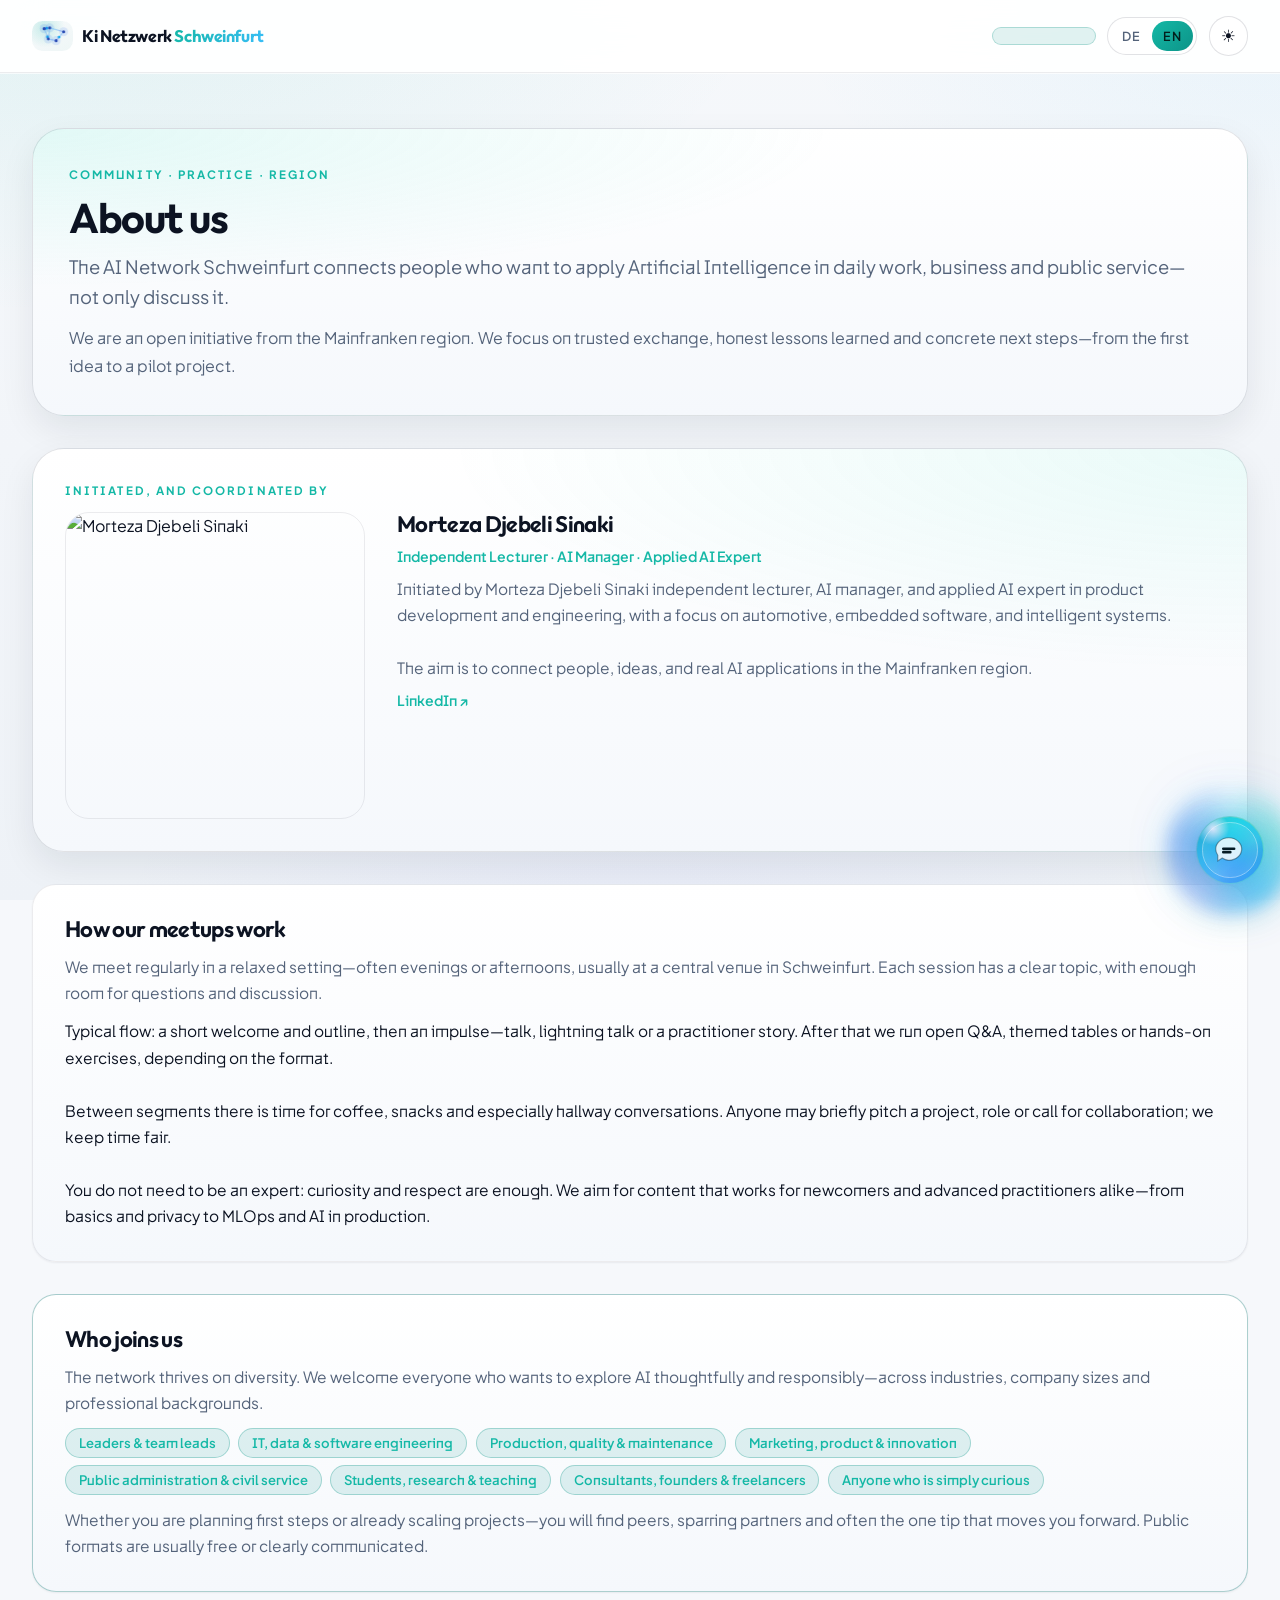
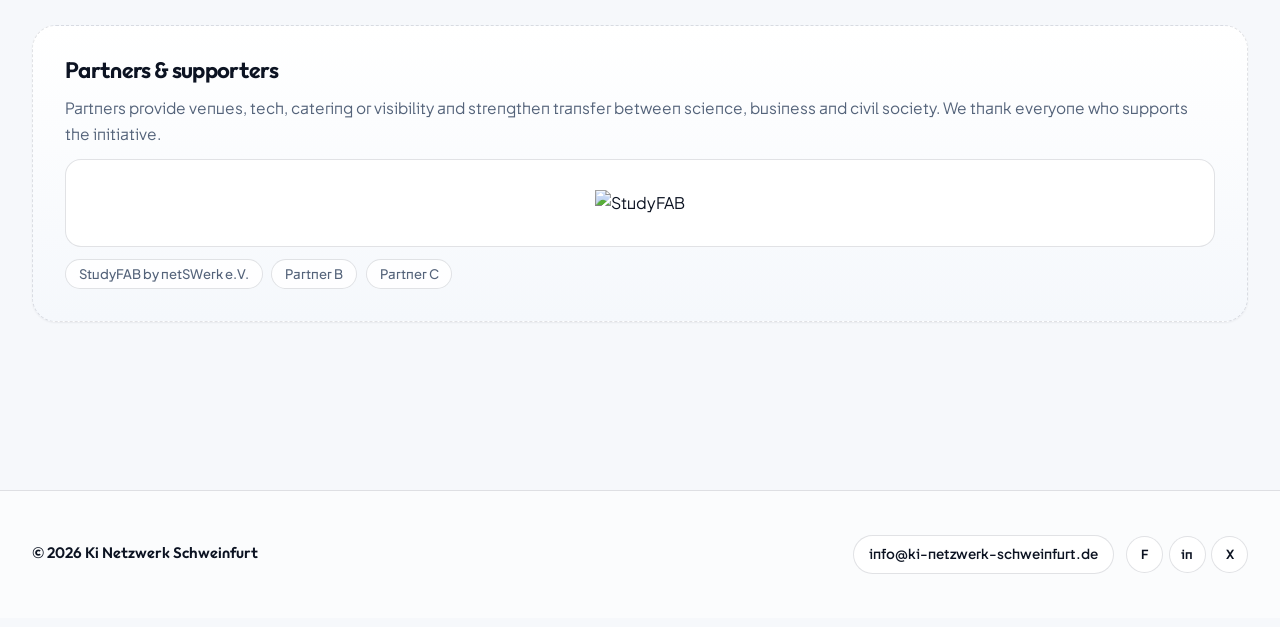
==== commit f6150ba0: "Responsive layout, mobile/Safari, and WebLLM chat polish Responsive layout, mobile/Safari, and WebLL" ====
--- a/about.html
+++ b/about.html
@@ -1,9 +1,9 @@
 <!--
   ============================================================================
-  Project:      Ki Netzwerk Schweinfurt
+  Project:      KI Netzwerk Schweinfurt
   Seite:        Über uns
   Projekt-Pfad: about.html
-  Description:  Offizielle Website des Ki Netzwerks Schweinfurt – Vernetzung von
+  Description:  Offizielle Website des KI Netzwerks Schweinfurt – Vernetzung von
                 Unternehmen, Bildung, Verwaltung und Community rund um praxisnahe KI
                 in der Region Mainfranken.
 
@@ -15,6 +15,9 @@
 
   Update History:
   - 02.05.2026  [Oliver Braun]   Project initialization
+  - 08.05.2026  [Oliver Braun]   Polish responsive UI and layout consistency, including updated JSON content structure and Markdown-based content handling.
+  - 09.05.2026  [Oliver Braun]   Markdown rendering and mobile UX polish.
+  - 10.05.2026  [Oliver Braun]   Responsive layout, mobile/Safari, and WebLLM chat polish; browser language and system theme defaults (early head script); light-mode header and safe-area scrolling; viewport CSS variables for main height; live-on-request site context for the assistant.
 
   This project was independently developed and coded by me.
   Feel free to learn from the code, but please keep the attribution.
@@ -25,11 +28,43 @@
 <html lang="de">
   <head>
     <meta charset="UTF-8" />
-    <meta name="viewport" content="width=device-width, initial-scale=1.0" />
-    <title>Über uns | Ki Netzwerk Schweinfurt</title>
+    <meta name="color-scheme" content="dark light" />
+    <script>
+      (function () {
+        var lk = "kins-language";
+        var storedLang = localStorage.getItem(lk);
+        function pickLang() {
+          if (storedLang === "de" || storedLang === "en") return storedLang;
+          var list =
+            typeof navigator.languages !== "undefined" && navigator.languages.length
+              ? Array.prototype.slice.call(navigator.languages)
+              : [navigator.language || ""];
+          for (var i = 0; i < list.length; i++) {
+            var t = String(list[i]).toLowerCase();
+            if (t.indexOf("de") === 0) return "de";
+            if (t.indexOf("en") === 0) return "en";
+          }
+          return "de";
+        }
+        document.documentElement.lang = pickLang();
+        var tk = "kins-theme";
+        var storedTheme = localStorage.getItem(tk);
+        if (storedTheme !== "light" && storedTheme !== "dark" && window.matchMedia) {
+          document.documentElement.style.colorScheme = window.matchMedia("(prefers-color-scheme: light)").matches
+            ? "light"
+            : "dark";
+        }
+      })();
+    </script>
+    <meta
+      name="viewport"
+      content="width=device-width, initial-scale=1, viewport-fit=cover, interactive-widget=overlays-content"
+    />
+    <meta id="theme-color-meta" name="theme-color" content="#060a12" />
+    <title>Über uns | KI Netzwerk Schweinfurt</title>
     <meta
       name="description"
-      content="Ki Netzwerk Schweinfurt: Treffen, Zielgruppe und Partner der Initiative für KI in der Region."
+      content="KI Netzwerk Schweinfurt: Treffen, Zielgruppe und Partner der Initiative für KI in der Region."
     />
     <link rel="preconnect" href="https://fonts.googleapis.com" />
     <link rel="preconnect" href="https://fonts.gstatic.com" crossorigin />
@@ -38,7 +73,6 @@
       rel="stylesheet"
     />
     <link rel="stylesheet" href="./assets/css/styles.css" />
-    <script defer src="./assets/js/i18n.js"></script>
     <script defer src="./assets/js/main.js"></script>
   </head>
   <body data-page="about">
@@ -51,6 +85,11 @@
         <p class="about-subtitle" id="about-subtitle"></p>
         <p class="about-intro" id="about-intro"></p>
       </header>
+
+      <section class="about-initiators fade-in" id="about-initiators-section">
+        <p class="about-eyebrow" id="about-initiators-eyebrow"></p>
+        <div id="about-initiators-container"></div>
+      </section>
 
       <section class="about-panel fade-in" aria-labelledby="about-meeting-title">
         <h2 class="about-panel__title" id="about-meeting-title"></h2>
@@ -68,6 +107,11 @@
       <section class="about-panel about-panel--partners fade-in" aria-labelledby="about-partners-title">
         <h2 class="about-panel__title" id="about-partners-title"></h2>
         <p class="about-panel__text" id="about-partners-text"></p>
+        <div id="about-partner-logos" class="about-partner-logos">
+          <a class="about-partner-logo" href="https://schweinfurt-fabulous.de/schweinfurt-fabulous/studyfab" target="_blank" rel="noopener noreferrer">
+            <img src="./assets/images/StudyFAB_Logo.jpeg" alt="StudyFAB" loading="lazy" />
+          </a>
+        </div>
         <div id="about-partner-chips" class="about-chip-row about-chip-row--muted"></div>
       </section>
     </main>
--- a/assets/css/styles.css
+++ b/assets/css/styles.css
@@ -1,6 +1,6 @@
 /*
   ============================================================================
-  Project:      Ki Netzwerk Schweinfurt
+  Project:      KI Netzwerk Schweinfurt
   File:         styles.css
   Seite / Rolle: Globales Designsystem (alle Seiten)
   Projekt-Pfad: assets/css/styles.css
@@ -13,14 +13,21 @@
 
   Update History:
   - 02.05.2026  [Oliver Braun]   Project initialization
-
+  - 08.05.2026  [Oliver Braun]   Polish responsive UI and layout consistency, including updated JSON content structure and Markdown-based content handling.
+  - 08.05.2026  [Oliver Braun]   Add local WebLLM chat assistant.
+  - 09.05.2026  [Oliver Braun]   Markdown rendering and mobile UX polish.
+  - 09.05.2026  [Oliver Braun]   UI-Feinschliff: Layout, Mobile/Safari, KI-Chat & WebLLM.
+  - 10.05.2026  [Oliver Braun]   Hellmodus-Header und scroll-padding inkl. Safe Area.
+  - 10.05.2026  [Oliver Braun]   KI-Chat: gleiche Schriftgröße Nachrichten und Eingabefeld.
+  - 10.05.2026  [Oliver Braun]   KI-Chat: etwas kleinere Schrift auf schmalen Screens (≤560px).
+  - 10.05.2026  [Oliver Braun]   `main`-Mindesthöhe an sichtbaren Viewport (`--layout-viewport-height`).
 
   Independently developed by me.
   ============================================================================
 */
 
 /* =========================================================================
-  Ki Netzwerk Schweinfurt — Design System (2026)
+  KI Netzwerk Schweinfurt — Design System (2026)
    Aufbau:
      1. Tokens (Farben, Typografie, Spacing, Radius, Schatten)
      2. Reset / Basis
@@ -28,10 +35,18 @@
      4. Komponenten (Buttons, Badges, Inputs, Cards, FAQ, Calendar, ...)
      5. Header / Footer
      6. Seiten (Home, Events, Blog, About, Detail)
-     7. Hilfsklassen / Animationen / Banner
+     7. Markdown-Schicht (.markdown-layer, gleiche Typografie auf allen Geräten)
+     8. Hilfsklassen / Animationen / Banner
    ========================================================================= */
 
 @import url("https://fonts.googleapis.com/css2?family=Outfit:wght@300..800&display=swap");
+
+/* Cascade-Layer-Reihenfolge:
+   - reset:    grundlegende Tag-Defaults (h1-h6, p, img, a, button, ::selection)
+   - markdown: Typografie für gerenderten Markdown-Inhalt (.markdown-layer)
+   Komponenten-/Seiten-Regeln bleiben unlayered und gewinnen damit gegen reset und markdown,
+   während .markdown-layer die generischen Tag-Defaults aus reset zuverlässig überschreibt. */
+@layer reset, markdown;
 
 /* -------------------------------------------------------------------------
    1. Tokens
@@ -96,7 +111,7 @@
   --radius-pill: 999px;
 
   /* Layout */
-  --container-max: 72rem;            /* 1152px */
+  --container-max: 100%;             /* volle Bildschirmbreite */
   --container-narrow: 44rem;          /* 704px — Lesespalte */
   --gutter: clamp(1.1rem, 4vw, 2rem); /* Innenrand links/rechts */
   --header-height: 4.5rem;
@@ -146,15 +161,21 @@
 
 html {
   min-height: 100%;
-  scroll-padding-top: calc(var(--header-height) + 1rem);
+  scroll-padding-top: calc(var(--header-height) + env(safe-area-inset-top, 0px) + 1rem);
   -webkit-text-size-adjust: 100%;
+  /* Wie theme-color / Seitengrund --bg (Safari-Chrome + Overscroll) */
+  background-color: var(--bg);
+}
+
+html:has(body.theme-light) {
+  background-color: #f6f8fb;
 }
 
 body {
   margin: 0;
   min-height: 100dvh;
   padding-top: calc(var(--header-height) + env(safe-area-inset-top, 0px));
-  padding-bottom: env(safe-area-inset-bottom, 0px);
+  padding-bottom: max(env(safe-area-inset-bottom, 0px), 0.55rem);
   font-family: var(--font-sans);
   font-feature-settings: "kern" 1, "liga" 1, "ss01" 1;
   -webkit-font-smoothing: antialiased;
@@ -167,6 +188,8 @@
     radial-gradient(900px 700px at 50% 100%, rgba(129, 140, 248, 0.08), transparent 60%),
     linear-gradient(180deg, var(--bg) 0%, var(--bg-2) 100%);
   background-attachment: fixed;
+  /* Unter halbtransparenten Radials: Seitengrund — sonst scheint html durch und das Glas wirkt oben dunkler */
+  background-color: var(--bg);
   overflow-x: clip;
 }
 
@@ -176,62 +199,74 @@
     radial-gradient(900px 500px at 100% 0%, rgba(56, 189, 248, 0.07), transparent 55%),
     radial-gradient(900px 700px at 50% 110%, rgba(99, 102, 241, 0.06), transparent 60%),
     linear-gradient(180deg, var(--bg) 0%, var(--bg-2) 100%);
-}
-
-img,
-svg,
-canvas {
-  display: block;
-  max-width: 100%;
-}
-
-a {
-  color: inherit;
-  text-decoration: none;
-}
-
-button {
-  font: inherit;
-  color: inherit;
-}
-
-h1,
-h2,
-h3,
-h4,
-h5,
-h6 {
-  font-family: var(--font-display);
-  font-weight: 650;
-  letter-spacing: -0.02em;
-  margin: 0;
-  text-wrap: balance;
-}
-
-h1 {
-  font-size: clamp(2.2rem, 5.4vw + 0.4rem, 3.6rem);
-  line-height: 1.05;
-  letter-spacing: -0.035em;
-}
-
-h2 {
-  font-size: clamp(1.7rem, 3.6vw + 0.3rem, 2.5rem);
-  line-height: 1.1;
-  letter-spacing: -0.03em;
-}
-
-h3 {
-  font-size: clamp(1.15rem, 1.6vw + 0.4rem, 1.4rem);
-  line-height: 1.2;
-}
-
-p {
-  margin: 0;
-}
-
-::selection {
-  background: var(--color-primary-soft);
-  color: var(--text);
+  background-attachment: fixed;
+  background-color: var(--bg);
+}
+
+/* Inhaltsspalte: Höhe an sichtbaren Viewport (visualViewport) minus fixe Kopfzeile & Safe Areas */
+body > main {
+  min-height: calc(
+    var(--layout-viewport-height, 100dvh) - var(--header-height) - env(safe-area-inset-top, 0px) -
+      env(safe-area-inset-bottom, 0px) - 0.75rem
+  );
+}
+
+@layer reset {
+  img,
+  svg,
+  canvas {
+    display: block;
+    max-width: 100%;
+  }
+
+  a {
+    color: inherit;
+    text-decoration: none;
+  }
+
+  button {
+    font: inherit;
+    color: inherit;
+  }
+
+  h1,
+  h2,
+  h3,
+  h4,
+  h5,
+  h6 {
+    font-family: var(--font-display);
+    font-weight: 650;
+    letter-spacing: -0.02em;
+    margin: 0;
+    text-wrap: balance;
+  }
+
+  h1 {
+    font-size: clamp(2.2rem, 5.4vw + 0.4rem, 3.6rem);
+    line-height: 1.05;
+    letter-spacing: -0.035em;
+  }
+
+  h2 {
+    font-size: clamp(1.7rem, 3.6vw + 0.3rem, 2.5rem);
+    line-height: 1.1;
+    letter-spacing: -0.03em;
+  }
+
+  h3 {
+    font-size: clamp(1.15rem, 1.6vw + 0.4rem, 1.4rem);
+    line-height: 1.2;
+  }
+
+  p {
+    margin: 0;
+  }
+
+  ::selection {
+    background: var(--color-primary-soft);
+    color: var(--text);
+  }
 }
 
 /* -------------------------------------------------------------------------
@@ -287,6 +322,14 @@
 
 .section-head > div {
   min-width: 0;
+}
+
+.section-head--center {
+  text-align: center;
+}
+
+.section-head--center > div {
+  margin-inline: auto;
 }
 
 .section-head h2 {
@@ -505,27 +548,39 @@
   box-shadow: var(--shadow-md);
   overflow: hidden;
   transition:
-    transform 0.28s var(--ease-spring),
-    border-color 0.22s ease,
-    box-shadow 0.28s ease;
+    transform 0.42s var(--ease-spring),
+    border-color 0.3s ease,
+    box-shadow 0.42s ease;
 }
 
 .card:hover {
-  transform: translateY(-3px);
+  transform: translateY(-5px);
   border-color: color-mix(in srgb, var(--color-primary) 26%, var(--border-strong));
-  box-shadow: var(--shadow-lg);
+  box-shadow:
+    var(--shadow-lg),
+    0 0 0 1px color-mix(in srgb, var(--color-primary) 24%, transparent),
+    0 8px 30px rgba(45, 212, 191, 0.18),
+    0 12px 44px rgba(56, 189, 248, 0.15);
 }
 
 .card .card-hitbox {
   position: absolute;
   inset: 0;
   z-index: 1;
+  cursor: pointer;
+}
+
+.card .card-hitbox:focus-visible {
+  outline: 2px solid var(--color-primary-strong);
+  outline-offset: 4px;
+  border-radius: var(--radius-lg);
 }
 
 .card-image {
   width: 100%;
-  aspect-ratio: 16 / 9;
-  object-fit: cover;
+  aspect-ratio: 16 / 10;
+  object-fit: contain;
+  object-position: center;
   background: var(--surface-2);
   border-bottom: 1px solid var(--border);
 }
@@ -538,6 +593,14 @@
   flex: 1;
   gap: var(--space-3);
   padding: clamp(1.1rem, 2.5vw, 1.5rem);
+  /* Klicks (außer auf echten interaktiven Elementen) fallen durch zur .card-hitbox,
+     damit die ganze Karte zur Detailseite verlinkt — nicht nur das Bild. */
+  pointer-events: none;
+}
+
+.card-body :where(a, button, input, select, textarea, label, summary, [role="button"], [tabindex]),
+.card-body .card-actions {
+  pointer-events: auto;
 }
 
 .card-body h3 {
@@ -577,8 +640,10 @@
   max-width: 100%;
   font-size: 0.88rem;
   padding-inline: 0.95rem;
-  overflow: hidden;
-  text-overflow: ellipsis;
+  white-space: normal;
+  text-align: center;
+  line-height: 1.3;
+  word-break: break-word;
 }
 
 .event-card .card-actions {
@@ -620,8 +685,21 @@
 }
 
 .event-card--modern:hover {
-  transform: translateY(-4px);
-  box-shadow: var(--shadow-lg);
+  transform: translateY(-6px);
+  box-shadow:
+    var(--shadow-lg),
+    0 0 0 1px color-mix(in srgb, var(--color-primary) 24%, transparent),
+    0 10px 32px rgba(45, 212, 191, 0.19),
+    0 14px 46px rgba(56, 189, 248, 0.16);
+}
+
+.events-cards .event-card:hover {
+  border-color: color-mix(in srgb, var(--color-primary) 32%, var(--border-strong));
+  box-shadow:
+    var(--shadow-lg),
+    0 0 0 1px color-mix(in srgb, var(--color-primary) 28%, transparent),
+    0 12px 36px rgba(45, 212, 191, 0.21),
+    0 16px 54px rgba(56, 189, 248, 0.18);
 }
 
 .event-card--modern.event-card--next {
@@ -629,20 +707,30 @@
   box-shadow: var(--shadow-md), 0 0 0 1px color-mix(in srgb, var(--color-primary) 12%, transparent);
 }
 
+/* Standard-Bildverhältnis 16:10 für alle Karten – Höhe skaliert proportional zur Breite */
 .event-card__media {
   position: relative;
   overflow: hidden;
   background: var(--surface-2);
-  min-height: 220px;
+  aspect-ratio: 16 / 10;
+  width: 100%;
+  border-top-left-radius: inherit;
+  border-top-right-radius: inherit;
+  border-bottom-left-radius: 0;
+  border-bottom-right-radius: 0;
 }
 
 .event-card__image {
   display: block;
   width: 100%;
   height: 100%;
-  min-height: 220px;
-  object-fit: cover;
+  object-fit: contain;
+  object-position: center;
   border: 0;
+  border-top-left-radius: inherit;
+  border-top-right-radius: inherit;
+  border-bottom-left-radius: 0;
+  border-bottom-right-radius: 0;
   transition: transform 0.45s var(--ease-out);
 }
 
@@ -775,24 +863,6 @@
   color: var(--color-primary-strong);
 }
 
-@media (min-width: 1100px) {
-  .event-card--modern {
-    display: grid;
-    grid-template-columns: minmax(0, 46%) minmax(0, 1fr);
-    align-items: stretch;
-  }
-
-  .event-card--modern .event-card__media {
-    min-height: 100%;
-  }
-
-  .event-card--modern .event-card__image {
-    position: absolute;
-    inset: 0;
-    min-height: 100%;
-  }
-}
-
 /* ---------- Blog-Karte ---------- */
 
 .blog-card {
@@ -802,12 +872,14 @@
 .blog-card .thumb-wrap {
   position: relative;
   width: 100%;
-  aspect-ratio: 16 / 9;
+  aspect-ratio: 16 / 10;
   overflow: hidden;
 }
 
 .blog-card .thumb-wrap .card-image {
   height: 100%;
+  width: 100%;
+  object-fit: contain;
   border-bottom: none;
 }
 
@@ -861,13 +933,15 @@
   display: grid;
   gap: clamp(1.75rem, 4vw, 2.75rem);
   grid-template-columns: 1fr;
-  max-width: 48rem;
-  margin-inline: auto;
-}
-
-@media (min-width: 960px) {
+  width: 100%;
+}
+
+.blog-cards-grid > * {
+  min-width: 0;
+}
+
+@media (min-width: 1100px) {
   .blog-cards-grid {
-    max-width: none;
     grid-template-columns: repeat(2, minmax(0, 1fr));
   }
 }
@@ -877,7 +951,7 @@
 }
 
 .blog-card--feature .thumb-wrap {
-  aspect-ratio: 21 / 10;
+  aspect-ratio: 16 / 10;
 }
 
 .blog-card--feature .card-image {
@@ -888,6 +962,8 @@
 .blog-card--feature:hover .card-image {
   transform: scale(1.04);
 }
+
+/* Höhe wird über aspect-ratio (16:10) automatisch berechnet, daher keine festen Höhen mehr nötig */
 
 .blog-card__recap-pill {
   position: absolute;
@@ -959,6 +1035,7 @@
 }
 
 .feature-card {
+  position: relative;
   display: flex;
   flex-direction: column;
   gap: var(--space-3);
@@ -967,12 +1044,22 @@
   border: 1px solid var(--border);
   border-radius: var(--radius-lg);
   box-shadow: var(--shadow-sm);
-  transition: transform 0.28s var(--ease-spring), border-color 0.22s ease;
-}
-
-.feature-card:hover {
-  transform: translateY(-2px);
-  border-color: color-mix(in srgb, var(--color-primary) 30%, var(--border-strong));
+  transition:
+    transform 0.38s var(--ease-spring),
+    border-color 0.3s ease,
+    box-shadow 0.38s ease;
+}
+
+.feature-grid .feature-card:hover,
+.feature-grid .feature-card:focus-within,
+.feature-grid .feature-card:active {
+  transform: translateY(-3px);
+  border-color: color-mix(in srgb, var(--color-primary) 26%, var(--border-strong));
+  box-shadow:
+    var(--shadow-sm),
+    0 0 0 1px color-mix(in srgb, var(--color-primary) 22%, transparent),
+    0 6px 20px rgba(45, 212, 191, 0.14),
+    0 9px 30px rgba(56, 189, 248, 0.12);
 }
 
 .feature-card h3 {
@@ -1017,11 +1104,20 @@
   border: 1px solid var(--border);
   border-radius: var(--radius-lg);
   overflow: hidden;
-  transition: border-color 0.22s ease;
+  transition:
+    transform 0.38s var(--ease-spring),
+    border-color 0.3s ease,
+    box-shadow 0.38s ease;
 }
 
 .faq-item:hover {
+  transform: translateY(-3px);
   border-color: color-mix(in srgb, var(--color-primary) 26%, var(--border-strong));
+  box-shadow:
+    var(--shadow-sm),
+    0 0 0 1px color-mix(in srgb, var(--color-primary) 22%, transparent),
+    0 6px 20px rgba(45, 212, 191, 0.14),
+    0 9px 30px rgba(56, 189, 248, 0.12);
 }
 
 .faq-question {
@@ -1179,13 +1275,21 @@
   grid-template-columns: 1fr;
 }
 
+/* Home: Events nutzen dasselbe Grid-Verhalten wie die Blog-Karten (1 Spalte < 1100px, 2 Spalten ≥ 1100px),
+   alle Karten gleich breit (kein Full-Row-Span für die Next-Event-Karte) */
+.events-cards--home {
+  width: 100%;
+}
+
 @media (min-width: 880px) {
   .events-cards:not(.events-cards--home) {
     grid-template-columns: repeat(2, minmax(0, 1fr));
   }
-
-  .events-cards--home .event-card--next {
-    grid-column: 1 / -1;
+}
+
+@media (min-width: 1100px) {
+  .events-cards--home {
+    grid-template-columns: repeat(2, minmax(0, 1fr));
   }
 }
 
@@ -1324,14 +1428,18 @@
   inset: 0 0 auto 0;
   z-index: 50;
   padding-top: env(safe-area-inset-top, 0px);
-  background: color-mix(in srgb, var(--bg) 75%, transparent);
-  border-bottom: 1px solid var(--border);
+  /* Einheitliches Glas, ohne unteren Rand — geht nahtlos in den Seiteninhalt über */
+  background: color-mix(in srgb, var(--bg) 75%, rgb(255 255 255 / 0));
+  border-bottom: none;
   backdrop-filter: blur(22px) saturate(1.4);
   -webkit-backdrop-filter: blur(22px) saturate(1.4);
 }
 
 body.theme-light .site-header {
-  background: color-mix(in srgb, #ffffff 80%, transparent);
+  /* Undurchsichtiger als im Dunkelmodus: sonst wirkt die Leiste unter iOS/Safari „schwebend“ neben Statusleiste und Dynamic Island. */
+  background: rgba(255, 255, 255, 0.94);
+  border-bottom: 1px solid var(--border);
+  box-shadow: 0 1px 0 rgba(255, 255, 255, 0.65);
 }
 
 .header-inner {
@@ -1361,7 +1469,9 @@
 
 .logo-network {
   width: 2.55rem;
-  height: 1.7rem;
+  height: 1.82rem;
+  padding: 0.12rem 0.1rem 0.22rem;
+  box-sizing: border-box;
   border-radius: var(--radius-sm);
   overflow: hidden;
   background:
@@ -1567,7 +1677,7 @@
 }
 
 /* Mobile: Nav als Dropdown */
-@media (max-width: 759px) {
+@media (max-width: 979px) {
   .nav {
     position: absolute;
     inset: calc(100% + 0.5rem) var(--gutter) auto var(--gutter);
@@ -1619,7 +1729,7 @@
   }
 }
 
-@media (min-width: 760px) {
+@media (min-width: 980px) {
   .nav {
     display: flex;
   }
@@ -1648,6 +1758,15 @@
   to {
     opacity: 1;
     transform: scale(1) translateY(0);
+  }
+}
+
+@keyframes sponsorMarquee {
+  from {
+    transform: translateX(0);
+  }
+  to {
+    transform: translateX(-50%);
   }
 }
 
@@ -1806,26 +1925,50 @@
 /* ---------- Startseite: Hero ---------- */
 
 .hero {
-  padding-top: clamp(2.5rem, 7vw, 5rem);
-  padding-bottom: clamp(2rem, 6vw, 4rem);
+  position: relative;
+  padding-top: clamp(2.5rem, 6vw, 4.5rem);
+  padding-bottom: clamp(1.75rem, 4vw, 3rem);
   display: grid;
   grid-template-columns: 1fr;
   gap: clamp(1.75rem, 5vw, 3rem);
   align-items: start;
+  overflow: visible;
+  isolation: isolate;
 }
 
 @media (min-width: 900px) {
   .hero {
-    grid-template-columns: minmax(0, 1.05fr) minmax(0, 0.95fr);
+    grid-template-columns: minmax(0, 1fr) minmax(0, 1fr);
     align-items: center;
+    gap: clamp(2rem, 4vw, 3.5rem);
+  }
+}
+
+@media (min-width: 1280px) {
+  .hero-content h1 {
+    font-size: clamp(3rem, 2.3vw + 1.35rem, 4rem);
+    line-height: 1.02;
+  }
+
+  .hero-content .eyebrow {
+    font-size: 0.82rem;
+    letter-spacing: 0.19em;
+  }
+
+  .hero-text {
+    font-size: clamp(1.14rem, 0.95vw + 0.58rem, 1.34rem);
+    line-height: 1.75;
+    max-width: 38ch;
   }
 }
 
 .hero-content {
+  position: relative;
+  z-index: 4;
   display: flex;
   flex-direction: column;
   gap: var(--space-4);
-  max-width: 38rem;
+  max-width: 44rem;
 }
 
 .hero-content h1 {
@@ -1857,6 +2000,21 @@
     linear-gradient(180deg, var(--surface) 0%, var(--surface-2) 100%);
   box-shadow: var(--shadow-md);
   overflow: hidden;
+  z-index: 2;
+  transition:
+    transform 0.42s var(--ease-spring),
+    border-color 0.3s ease,
+    box-shadow 0.42s ease;
+}
+
+.hero-panel:hover {
+  transform: translateY(-4px);
+  border-color: color-mix(in srgb, var(--color-primary) 28%, var(--border-strong));
+  box-shadow:
+    var(--shadow-lg),
+    0 0 0 1px color-mix(in srgb, var(--color-primary) 24%, transparent),
+    0 8px 24px rgba(45, 212, 191, 0.16),
+    0 11px 34px rgba(56, 189, 248, 0.13);
 }
 
 .hero-panel::before {
@@ -1876,6 +2034,7 @@
   flex-direction: column;
   gap: var(--space-4);
   width: 100%;
+  z-index: 2;
 }
 
 .hero-chip {
@@ -1887,22 +2046,22 @@
   background: var(--color-primary-soft);
   color: var(--color-primary-strong);
   font-family: var(--font-display);
-  font-size: 0.7rem;
+  font-size: 0.76rem;
   font-weight: 700;
-  letter-spacing: 0.12em;
+  letter-spacing: 0.1em;
   text-transform: uppercase;
 }
 
 .hero-panel h2 {
   margin: 0;
-  font-size: clamp(1.35rem, 2.5vw + 0.4rem, 1.7rem);
+  font-size: clamp(1.55rem, 2.8vw + 0.45rem, 2.15rem);
 }
 
 .hero-panel p {
   margin: 0;
   color: var(--text-muted);
-  line-height: 1.7;
-  font-size: 0.98rem;
+  line-height: 1.75;
+  font-size: clamp(1.02rem, 1vw + 0.55rem, 1.12rem);
 }
 
 .hero-network-visual {
@@ -1930,6 +2089,30 @@
 .hero-network-visual canvas {
   width: 100%;
   height: 100%;
+  touch-action: none;
+  cursor: default;
+  pointer-events: auto;
+  opacity: 1;
+}
+
+@media (max-width: 1040px) {
+  .hero {
+    min-height: clamp(30rem, 66vh, 42rem);
+  }
+}
+
+@media (max-width: 760px) {
+  .hero {
+    min-height: clamp(28rem, 58vh, 36rem);
+  }
+
+  .hero-network-visual canvas {
+    opacity: 0.72;
+  }
+}
+
+#upcoming-events.home-section {
+  padding-top: clamp(1.2rem, 2.6vw, 2rem);
 }
 
 /* ---------- Home: Sektionen ---------- */
@@ -1940,6 +2123,73 @@
 
 #next-events.events-cards {
   margin-top: var(--space-2);
+}
+
+.sponsor-strip {
+  overflow: hidden;
+  border: 1px solid var(--border-strong);
+  border-radius: var(--radius-xl);
+  background: linear-gradient(180deg, var(--surface) 0%, var(--surface-2) 100%);
+  box-shadow: var(--shadow-sm);
+  padding: var(--space-3) 0;
+}
+
+.sponsor-marquee {
+  display: flex;
+  align-items: center;
+  width: max-content;
+  gap: var(--space-4);
+  animation: sponsorMarquee var(--sponsor-duration, 28s) linear infinite;
+}
+
+.sponsor-track {
+  display: flex;
+  align-items: center;
+  width: max-content;
+  gap: var(--space-4);
+  flex-shrink: 0;
+}
+
+.sponsor-item {
+  display: inline-flex;
+  align-items: center;
+  justify-content: center;
+  min-width: 11rem;
+  min-height: 3.1rem;
+  padding: 0.7rem 1rem;
+  border: 1px solid var(--border);
+  border-radius: var(--radius-pill);
+  background: var(--surface-soft);
+  font-family: var(--font-display);
+  font-size: 0.88rem;
+  font-weight: 600;
+  letter-spacing: 0.02em;
+  text-align: center;
+  transition:
+    transform 0.42s var(--ease-spring),
+    border-color 0.3s ease,
+    box-shadow 0.42s ease;
+}
+
+.sponsor-item:hover {
+  transform: translateY(-3px);
+  border-color: color-mix(in srgb, var(--color-primary) 28%, var(--border-strong));
+  box-shadow:
+    var(--shadow-md),
+    0 0 0 1px color-mix(in srgb, var(--color-primary) 22%, transparent),
+    0 8px 24px rgba(45, 212, 191, 0.16),
+    0 11px 34px rgba(56, 189, 248, 0.13);
+}
+
+.sponsor-item img {
+  max-height: 1.9rem;
+  width: auto;
+  max-width: 100%;
+  object-fit: contain;
+}
+
+.sponsor-strip:hover .sponsor-marquee {
+  animation-play-state: paused;
 }
 
 /* CTA */
@@ -1959,6 +2209,20 @@
   box-shadow: var(--shadow-lg);
   overflow: hidden;
   text-align: left;
+  transition:
+    transform 0.42s var(--ease-spring),
+    border-color 0.3s ease,
+    box-shadow 0.42s ease;
+}
+
+.cta-panel:hover {
+  transform: translateY(-5px);
+  border-color: color-mix(in srgb, var(--color-primary) 28%, var(--border-strong));
+  box-shadow:
+    var(--shadow-lg),
+    0 0 0 1px color-mix(in srgb, var(--color-primary) 24%, transparent),
+    0 8px 30px rgba(45, 212, 191, 0.18),
+    0 12px 44px rgba(56, 189, 248, 0.15);
 }
 
 .cta-panel .eyebrow {
@@ -1996,6 +2260,20 @@
     radial-gradient(120% 100% at 0% 0%, rgba(45, 212, 191, 0.14), transparent 55%),
     linear-gradient(180deg, var(--surface) 0%, var(--surface-2) 100%);
   box-shadow: var(--shadow-md);
+  transition:
+    transform 0.42s var(--ease-spring),
+    border-color 0.3s ease,
+    box-shadow 0.42s ease;
+}
+
+.about-hero:hover {
+  transform: translateY(-4px);
+  border-color: color-mix(in srgb, var(--color-primary) 28%, var(--border-strong));
+  box-shadow:
+    var(--shadow-lg),
+    0 0 0 1px color-mix(in srgb, var(--color-primary) 22%, transparent),
+    0 8px 24px rgba(45, 212, 191, 0.16),
+    0 11px 34px rgba(56, 189, 248, 0.13);
 }
 
 .about-eyebrow {
@@ -2035,6 +2313,20 @@
   border-radius: var(--radius-lg);
   background: linear-gradient(180deg, var(--surface) 0%, var(--surface-2) 100%);
   box-shadow: var(--shadow-sm);
+  transition:
+    transform 0.42s var(--ease-spring),
+    border-color 0.3s ease,
+    box-shadow 0.42s ease;
+}
+
+.about-panel:hover {
+  transform: translateY(-4px);
+  border-color: color-mix(in srgb, var(--color-primary) 26%, var(--border-strong));
+  box-shadow:
+    var(--shadow-md),
+    0 0 0 1px color-mix(in srgb, var(--color-primary) 20%, transparent),
+    0 8px 24px rgba(45, 212, 191, 0.14),
+    0 11px 34px rgba(56, 189, 248, 0.12);
 }
 
 .about-panel--accent {
@@ -2094,6 +2386,142 @@
   font-weight: 500;
 }
 
+.about-partner-logos {
+  display: grid;
+  grid-template-columns: repeat(auto-fit, minmax(160px, 1fr));
+  gap: var(--space-3);
+}
+
+.about-partner-logo {
+  display: inline-flex;
+  align-items: center;
+  justify-content: center;
+  min-height: 5.5rem;
+  padding: 0.85rem 1rem;
+  border: 1px solid var(--border-strong);
+  border-radius: var(--radius-md);
+  background: color-mix(in srgb, var(--surface) 88%, transparent);
+  transition:
+    transform 0.42s var(--ease-spring),
+    border-color 0.3s ease,
+    box-shadow 0.42s ease;
+}
+
+.about-partner-logo:hover {
+  transform: translateY(-4px);
+  border-color: color-mix(in srgb, var(--color-primary) 28%, var(--border-strong));
+  box-shadow:
+    var(--shadow-md),
+    0 0 0 1px color-mix(in srgb, var(--color-primary) 22%, transparent),
+    0 8px 24px rgba(45, 212, 191, 0.16),
+    0 11px 34px rgba(56, 189, 248, 0.13);
+}
+
+.about-partner-logo img {
+  max-height: 2.9rem;
+  width: auto;
+  max-width: 100%;
+  object-fit: contain;
+}
+
+/* ---------- Initiator-Block (About) ---------- */
+
+.about-initiators {
+  display: flex;
+  flex-direction: column;
+  gap: var(--space-3);
+  padding: clamp(1.4rem, 3.5vw, 2rem);
+  border: 1px solid var(--border-strong);
+  border-radius: var(--radius-xl);
+  background:
+    radial-gradient(120% 100% at 100% 0%, rgba(45, 212, 191, 0.10), transparent 55%),
+    linear-gradient(180deg, var(--surface) 0%, var(--surface-2) 100%);
+  box-shadow: var(--shadow-md);
+  transition:
+    transform 0.42s var(--ease-spring),
+    border-color 0.3s ease,
+    box-shadow 0.42s ease;
+}
+
+.about-initiators:hover {
+  transform: translateY(-4px);
+  border-color: color-mix(in srgb, var(--color-primary) 26%, var(--border-strong));
+  box-shadow:
+    var(--shadow-lg),
+    0 0 0 1px color-mix(in srgb, var(--color-primary) 22%, transparent),
+    0 8px 24px rgba(45, 212, 191, 0.16),
+    0 11px 34px rgba(56, 189, 248, 0.13);
+}
+
+.initiator-card {
+  display: grid;
+  grid-template-columns: clamp(180px, 28%, 300px) 1fr;
+  gap: clamp(1rem, 3vw, 2rem);
+  align-items: stretch;
+}
+
+.initiator-image {
+  width: 100%;
+  height: 100%;
+  min-height: clamp(220px, 24vw, 320px);
+  object-fit: cover;
+  border-radius: var(--radius-lg);
+  border: 1px solid var(--border);
+}
+
+.initiator-info {
+  display: flex;
+  flex-direction: column;
+  gap: var(--space-2);
+}
+
+.initiator-name {
+  margin: 0;
+  font-size: clamp(1.15rem, 1.8vw + 0.4rem, 1.4rem);
+}
+
+.initiator-role {
+  margin: 0;
+  color: var(--color-primary-strong);
+  font-size: 0.88rem;
+  font-weight: 600;
+}
+
+.initiator-bio {
+  margin: 0;
+  color: var(--text-muted);
+  line-height: 1.7;
+  font-size: 0.97rem;
+  white-space: pre-line;
+}
+
+.initiator-linkedin {
+  display: inline-flex;
+  align-items: center;
+  gap: 0.35rem;
+  color: var(--color-primary-strong);
+  font-size: 0.88rem;
+  font-weight: 600;
+  text-decoration: none;
+}
+
+.initiator-linkedin:hover {
+  text-decoration: underline;
+}
+
+@media (max-width: 600px) {
+  .initiator-card {
+    grid-template-columns: 1fr;
+  }
+
+  .initiator-image {
+    max-width: 240px;
+    min-height: 0;
+    height: auto;
+    aspect-ratio: 4 / 3;
+  }
+}
+
 /* ---------- Detail-Ansichten (Event / Blog) ---------- */
 
 .event-detail,
@@ -2124,10 +2552,13 @@
 .blog-detail-image {
   width: 100%;
   height: auto;
+  max-height: min(62vh, 34rem);
   margin: var(--space-3) 0 var(--space-4);
   border-radius: var(--radius-lg);
   border: 1px solid var(--border);
   background: var(--surface-2);
+  object-fit: contain;
+  object-position: center;
 }
 
 .event-detail-head,
@@ -2161,37 +2592,306 @@
   line-height: 1.65;
 }
 
-.event-detail-body,
-.markdown-content {
+/* --- Markdown: Cascade-Layer (.markdown-layer), gleiche Typografie auf allen Viewports --- */
+@layer markdown {
+.markdown-layer.markdown-content {
   color: var(--text);
   line-height: 1.7;
-}
-
-.markdown-content h1,
-.markdown-content h2,
-.markdown-content h3 {
+  max-width: 72ch;
+  overflow-wrap: anywhere;
+  word-break: break-word;
+  -webkit-hyphens: auto;
+  hyphens: auto;
+  overflow-x: auto;
+}
+
+.markdown-layer.markdown-content :where(h1, h2, h3, h4, h5, h6) {
+  font-family: var(--font-display);
+  font-weight: 700;
+  line-height: 1.25;
+  color: var(--text);
+}
+
+.markdown-layer.markdown-content :where(h1, h2, h3) {
   margin-top: var(--space-5);
-}
-
-.markdown-content h1:first-child,
-.markdown-content h2:first-child,
-.markdown-content h3:first-child {
+  margin-bottom: var(--space-2);
+}
+
+.markdown-layer.markdown-content :where(h4, h5, h6) {
+  margin-top: var(--space-4);
+  margin-bottom: var(--space-2);
+  font-size: 1.05rem;
+}
+
+.markdown-layer.markdown-content :where(h1, h2, h3):first-child {
   margin-top: 0;
 }
 
-.markdown-content p {
+.markdown-layer.markdown-content p {
   margin: 0 0 var(--space-3);
 }
 
-.markdown-content ul {
+.markdown-layer.markdown-content :where(ul, ol) {
   margin: 0 0 var(--space-3);
-  padding-left: 1.2rem;
-}
-
-.markdown-content .btn,
-.markdown-content a.btn {
+  padding-left: 1.35rem;
+}
+
+.markdown-layer.markdown-content li {
+  margin: 0.25rem 0;
+}
+
+.markdown-layer.markdown-content li > :where(ul, ol) {
+  margin-bottom: 0;
+}
+
+.markdown-layer.markdown-content blockquote {
+  margin: 0 0 var(--space-4);
+  padding: var(--space-3) var(--space-4);
+  border-left: 3px solid var(--color-primary);
+  background: var(--surface-soft);
+  border-radius: 0 var(--radius-md) var(--radius-md) 0;
+  color: var(--text-muted);
+}
+
+.markdown-layer.markdown-content blockquote p:last-child {
+  margin-bottom: 0;
+}
+
+.markdown-layer.markdown-content hr {
+  margin: var(--space-5) 0;
+  border: none;
+  border-top: 1px solid var(--border-strong);
+}
+
+.markdown-layer.markdown-content :where(pre) {
+  margin: 0 0 var(--space-4);
+  padding: var(--space-3) var(--space-4);
+  overflow-x: auto;
+  border-radius: var(--radius-md);
+  border: 1px solid var(--border);
+  background: var(--surface-2);
+  font-size: 0.9rem;
+  line-height: 1.55;
+  -webkit-overflow-scrolling: touch;
+}
+
+.markdown-layer.markdown-content pre code {
+  font-family: ui-monospace, SFMono-Regular, Menlo, Monaco, Consolas, "Liberation Mono", monospace;
+  font-size: inherit;
+  background: none;
+  padding: 0;
+  border: none;
+}
+
+.markdown-layer.markdown-content :where(code):not(pre code) {
+  font-family: ui-monospace, SFMono-Regular, Menlo, Monaco, Consolas, "Liberation Mono", monospace;
+  font-size: 0.88em;
+  padding: 0.12em 0.38em;
+  border-radius: var(--radius-sm);
+  background: var(--surface-2);
+  border: 1px solid var(--border);
+}
+
+.markdown-layer.markdown-content table {
+  width: 100%;
+  margin: 0 0 var(--space-4);
+  border-collapse: collapse;
+  font-size: 0.92rem;
+  max-width: 100%;
+}
+
+.markdown-layer.markdown-content :where(th, td) {
+  padding: var(--space-2) var(--space-3);
+  border: 1px solid var(--border);
+  text-align: left;
+  vertical-align: top;
+}
+
+.markdown-layer.markdown-content th {
+  background: var(--surface-2);
+  font-weight: 600;
+}
+
+.markdown-layer.markdown-content a:not(.btn) {
+  color: var(--color-primary-strong);
+  text-decoration: underline;
+  text-underline-offset: 0.14em;
+}
+
+.markdown-layer.markdown-content img {
+  display: block;
+  max-width: 100%;
+  width: auto;
+  height: auto;
+  max-height: min(62vh, 34rem);
+  object-fit: contain;
+  margin: var(--space-4) auto;
+  border-radius: var(--radius-md);
+  border: 1px solid var(--border);
+}
+
+.markdown-layer.markdown-content .btn,
+.markdown-layer.markdown-content a.btn {
   margin: 0.4rem 0.55rem 0.4rem 0;
 }
+
+.markdown-layer.markdown-content input[type="checkbox"] {
+  margin-right: 0.35rem;
+  vertical-align: middle;
+}
+
+.markdown-layer.markdown-content :where(strong, b) {
+  font-weight: 700;
+  color: var(--text);
+}
+
+.markdown-layer.markdown-content :where(em, i) {
+  font-style: italic;
+}
+
+.markdown-layer.markdown-content :where(del, s, strike) {
+  text-decoration: line-through;
+  color: var(--text-muted);
+}
+
+.markdown-layer.markdown-content u {
+  text-decoration: underline;
+  text-underline-offset: 0.18em;
+}
+
+.markdown-layer.markdown-content mark {
+  background: var(--color-primary-soft);
+  color: var(--text);
+  padding: 0.05em 0.3em;
+  border-radius: var(--radius-sm);
+}
+
+.markdown-layer.markdown-content kbd {
+  display: inline-block;
+  padding: 0.05em 0.45em;
+  font-family: ui-monospace, SFMono-Regular, Menlo, Monaco, Consolas, "Liberation Mono", monospace;
+  font-size: 0.85em;
+  line-height: 1.4;
+  color: var(--text);
+  background: var(--surface-2);
+  border: 1px solid var(--border-strong);
+  border-bottom-width: 2px;
+  border-radius: var(--radius-sm);
+  box-shadow: inset 0 -1px 0 rgba(0, 0, 0, 0.18);
+  white-space: nowrap;
+}
+
+.markdown-layer.markdown-content :where(sub, sup) {
+  font-size: 0.75em;
+  line-height: 0;
+  position: relative;
+  vertical-align: baseline;
+}
+
+.markdown-layer.markdown-content sup { top: -0.5em; }
+.markdown-layer.markdown-content sub { bottom: -0.25em; }
+
+.markdown-layer.markdown-content abbr[title] {
+  text-decoration: underline dotted;
+  cursor: help;
+}
+
+.markdown-layer.markdown-content small {
+  font-size: 0.85em;
+  color: var(--text-muted);
+}
+
+.markdown-layer.markdown-content dl {
+  margin: 0 0 var(--space-3);
+  display: grid;
+  grid-template-columns: max-content 1fr;
+  gap: 0.35rem var(--space-3);
+}
+
+.markdown-layer.markdown-content dt {
+  font-weight: 600;
+  color: var(--text);
+}
+
+.markdown-layer.markdown-content dd {
+  margin: 0;
+  color: var(--text-muted);
+}
+
+.markdown-layer.markdown-content figure {
+  margin: var(--space-4) 0;
+  display: flex;
+  flex-direction: column;
+  align-items: center;
+  gap: var(--space-2);
+}
+
+.markdown-layer.markdown-content figure img {
+  margin: 0;
+}
+
+.markdown-layer.markdown-content figcaption {
+  font-size: 0.88rem;
+  color: var(--text-muted);
+  text-align: center;
+}
+
+.markdown-layer.markdown-content details {
+  margin: 0 0 var(--space-3);
+  padding: var(--space-2) var(--space-3);
+  border: 1px solid var(--border);
+  border-radius: var(--radius-md);
+  background: var(--surface-soft);
+}
+
+.markdown-layer.markdown-content details[open] {
+  background: var(--surface-2);
+}
+
+.markdown-layer.markdown-content summary {
+  cursor: pointer;
+  font-weight: 600;
+  list-style: none;
+  display: flex;
+  align-items: center;
+  gap: 0.5rem;
+}
+
+.markdown-layer.markdown-content summary::-webkit-details-marker { display: none; }
+
+.markdown-layer.markdown-content summary::before {
+  content: "▸";
+  display: inline-block;
+  transition: transform 0.2s ease;
+  color: var(--color-primary-strong);
+}
+
+.markdown-layer.markdown-content details[open] > summary::before {
+  transform: rotate(90deg);
+}
+
+.markdown-layer.markdown-content video,
+.markdown-layer.markdown-content iframe {
+  display: block;
+  max-width: 100%;
+  width: 100%;
+  margin: var(--space-4) auto;
+  border-radius: var(--radius-md);
+  border: 1px solid var(--border);
+  background: var(--surface-2);
+  aspect-ratio: 16 / 9;
+}
+
+.markdown-layer.markdown-content audio {
+  display: block;
+  width: 100%;
+  margin: var(--space-3) 0;
+}
+
+.markdown-layer.markdown-content :where(p, li, blockquote) > code {
+  word-break: break-word;
+}
+} /* @layer markdown */
 
 .event-detail-actions {
   display: flex;
@@ -2204,6 +2904,1343 @@
   margin: 0;
   font-size: 0.85rem;
   color: var(--color-primary-strong);
+}
+
+/* ---------- Lokaler KI-Chat ---------- */
+.ai-chat {
+  --ai-chat-accent: var(--color-primary-strong);
+  --ai-chat-bottom-extra: 1rem;
+  position: fixed;
+  right: max(1rem, env(safe-area-inset-right, 0px));
+  bottom: calc(env(safe-area-inset-bottom, 0px) + var(--ai-chat-keyboard-gap, 0px) + var(--ai-chat-bottom-extra));
+  z-index: 320;
+  display: flex;
+  flex-direction: column;
+  align-items: flex-end;
+  gap: var(--space-3);
+  pointer-events: none;
+  isolation: isolate;
+}
+
+.ai-chat--left {
+  right: auto;
+  left: max(1rem, env(safe-area-inset-left, 0px));
+  align-items: flex-start;
+}
+
+.ai-chat--right {
+  right: max(1rem, env(safe-area-inset-right, 0px));
+  left: auto;
+  align-items: flex-end;
+}
+
+.ai-chat-toggle,
+.ai-chat-panel {
+  pointer-events: auto;
+}
+
+.ai-chat [hidden] {
+  display: none !important;
+}
+
+.ai-chat-toggle {
+  position: relative;
+  isolation: isolate;
+  display: grid;
+  place-items: center;
+  overflow: visible;
+  width: 4.25rem;
+  height: 4.25rem;
+  padding: 0;
+  border: 1px solid color-mix(in srgb, var(--ai-chat-accent) 58%, transparent);
+  border-radius: 50%;
+  background:
+    radial-gradient(circle at 24% 18%, rgba(255, 255, 255, 0.95), transparent 22%),
+    radial-gradient(circle at 72% 78%, rgba(59, 130, 246, 0.72), transparent 42%),
+    linear-gradient(135deg, #2dd4bf 0%, #22d3ee 38%, #38bdf8 62%, #2563eb 100%),
+    var(--surface);
+  color: #03131a;
+  box-shadow:
+    0 22px 56px rgba(0, 0, 0, 0.4),
+    0 0 40px rgba(34, 211, 238, 0.62),
+    0 0 80px rgba(37, 99, 235, 0.42),
+    0 0 0 1px rgba(255, 255, 255, 0.26) inset;
+  font-weight: 750;
+  cursor: pointer;
+  will-change: transform, filter;
+  filter: drop-shadow(0 0 18px rgba(34, 211, 238, 0.5));
+  animation: aiChatFloat 2.1s ease-in-out infinite;
+  transition: transform 0.22s var(--ease-spring), box-shadow 0.25s ease, filter 0.25s ease;
+}
+
+.ai-chat--open .ai-chat-toggle {
+  display: none;
+}
+
+.ai-chat-toggle::before {
+  content: "";
+  position: absolute;
+  inset: -46%;
+  z-index: -1;
+  border-radius: inherit;
+  background:
+    conic-gradient(
+      from 0deg,
+      transparent,
+      rgba(45, 212, 191, 0.32),
+      rgba(56, 189, 248, 0.58),
+      rgba(129, 140, 248, 0.35),
+      rgba(37, 99, 235, 0.32),
+      transparent
+    );
+  filter: blur(8px);
+  animation: aiChatRingSpin 2.55s linear infinite;
+}
+
+.ai-chat-toggle::after {
+  content: "";
+  position: absolute;
+  inset: 0.34rem;
+  border: 1px solid rgba(255, 255, 255, 0.58);
+  border-radius: inherit;
+  opacity: 0.72;
+  box-shadow: inset 0 0 22px rgba(255, 255, 255, 0.22);
+  animation: aiChatPulse 2.1s ease-in-out infinite;
+}
+
+.ai-chat-toggle:hover {
+  transform: translateY(-6px) scale(1.08);
+  filter: drop-shadow(0 0 26px rgba(34, 211, 238, 0.72)) brightness(1.05);
+  box-shadow:
+    0 28px 70px rgba(0, 0, 0, 0.44),
+    0 0 56px rgba(34, 211, 238, 0.75),
+    0 0 104px rgba(37, 99, 235, 0.52),
+    0 0 0 1px rgba(255, 255, 255, 0.32) inset;
+}
+
+.ai-chat-toggle__icon {
+  display: grid;
+  width: 2.48rem;
+  height: 2.48rem;
+  place-items: center;
+  border-radius: 50%;
+  color: #05202b;
+  will-change: transform;
+  animation: aiChatIconBob 1.7s ease-in-out infinite;
+}
+
+.ai-chat-toggle__icon svg {
+  width: 2.05rem;
+  height: 2.05rem;
+  overflow: visible;
+}
+
+.ai-chat-toggle__icon path:first-child {
+  fill: rgba(255, 255, 255, 0.82);
+  stroke: rgba(6, 32, 43, 0.42);
+  stroke-width: 0.85;
+}
+
+.ai-chat-toggle__icon path:last-child {
+  fill: none;
+  stroke: #031a24;
+  stroke-linecap: round;
+  stroke-width: 1.85;
+}
+
+.ai-chat-toggle__hint {
+  position: absolute;
+  right: calc(100% + 0.65rem);
+  max-width: 12rem;
+  padding: 0.45rem 0.7rem;
+  border: 1px solid var(--border);
+  border-radius: var(--radius-pill);
+  background: rgba(2, 6, 23, 0.88);
+  color: var(--text);
+  font-size: 0.78rem;
+  font-weight: 750;
+  line-height: 1.2;
+  white-space: nowrap;
+  box-shadow: var(--shadow-md);
+  opacity: 0;
+  pointer-events: none;
+  transform: translateX(0.4rem);
+  transition: opacity 0.18s ease, transform 0.18s ease;
+}
+
+.ai-chat--left .ai-chat-toggle__hint {
+  right: auto;
+  left: calc(100% + 0.65rem);
+  transform: translateX(-0.4rem);
+}
+
+.ai-chat-toggle:hover .ai-chat-toggle__hint,
+.ai-chat-toggle:focus-visible .ai-chat-toggle__hint {
+  opacity: 1;
+  transform: translateX(0);
+}
+
+.ai-chat-panel {
+  /* Große Viewports etwas kleiner; schmale Screens größer (s. max-width-Media); Touch-Eingabe: max(16px) */
+  --ai-chat-copy-size: clamp(0.875rem, 0.76rem + 0.28vw, 0.96rem);
+  --ai-chat-copy-lh: 1.45;
+  display: flex;
+  flex-direction: column;
+  min-height: 0;
+  width: min(26rem, calc(100vw - 2rem));
+  max-height: min(46rem, calc(var(--ai-chat-vvh, 100dvh) - 3.25rem));
+  overflow: hidden;
+  border: 1px solid rgba(125, 235, 255, 0.22);
+  border-radius: var(--radius-xl);
+  background:
+    radial-gradient(circle at 16% 0%, rgba(45, 212, 191, 0.22), transparent 34%),
+    radial-gradient(circle at 100% 10%, rgba(56, 189, 248, 0.16), transparent 28%),
+    linear-gradient(180deg, rgba(15, 23, 42, 0.92), rgba(8, 13, 23, 0.94));
+  box-shadow:
+    0 28px 90px rgba(0, 0, 0, 0.48),
+    0 0 0 1px rgba(255, 255, 255, 0.04) inset,
+    0 20px 80px rgba(20, 184, 166, 0.16);
+  backdrop-filter: blur(22px) saturate(1.25);
+  animation: aiChatPanelIn 0.28s var(--ease-out);
+}
+
+.ai-chat--narrow .ai-chat-panel {
+  width: min(22rem, calc(100vw - 2rem));
+}
+
+.ai-chat--wide .ai-chat-panel {
+  width: min(34rem, calc(100vw - 2rem));
+  --ai-chat-copy-size: clamp(0.875rem, 0.72rem + 0.32vw, 0.98rem);
+}
+
+.ai-chat-panel[hidden] {
+  display: none;
+}
+
+.ai-chat:not(.ai-chat--open) .ai-chat-panel {
+  display: none;
+}
+
+.ai-chat-header {
+  position: relative;
+  display: grid;
+  grid-template-columns: auto minmax(0, 1fr) auto;
+  align-items: start;
+  column-gap: 0.72rem;
+  row-gap: 0;
+  flex-shrink: 0;
+  /* Gleicher rechter Innenrand wie .ai-chat-form → Schließen/Zahnrad bündig zum Sende-Button */
+  padding: 0.62rem 0.75rem 0.52rem 0.65rem;
+  border-bottom: none;
+}
+
+.ai-chat-header .ai-chat-brand + div {
+  min-width: 0;
+  padding-top: 0.1rem;
+}
+
+.ai-chat-header::after {
+  display: none;
+}
+
+.ai-chat-header h2 {
+  font-size: 1.05rem;
+  letter-spacing: -0.028em;
+  line-height: 1.22;
+}
+
+.ai-chat-header-actions {
+  display: flex;
+  flex: 0 0 auto;
+  align-items: center;
+  justify-content: flex-end;
+  gap: 0.42rem;
+  align-self: start;
+  margin-top: -0.04rem;
+  /* Etwas nach rechts, optisch mit dem Sende-Button bündig */
+  transform: translateX(0.1rem);
+}
+
+.ai-chat-brand {
+  flex: 0 0 auto;
+  display: grid;
+  width: 2.45rem;
+  height: 2.45rem;
+  place-items: center;
+  border: 1px solid rgba(125, 235, 255, 0.28);
+  border-radius: 0.85rem;
+  background:
+    radial-gradient(circle at 28% 24%, rgba(255, 255, 255, 0.92), transparent 26%),
+    linear-gradient(135deg, rgba(45, 212, 191, 0.95), rgba(56, 189, 248, 0.88));
+  box-shadow: 0 10px 26px rgba(45, 212, 191, 0.26);
+  color: #06202b;
+  font-size: 0.8rem;
+  font-weight: 850;
+  letter-spacing: 0.04em;
+}
+
+.ai-chat-subtitle {
+  max-width: 18rem;
+  margin-top: 0.1rem;
+  color: var(--text-muted);
+  font-size: 0.76rem;
+  line-height: 1.4;
+}
+
+.ai-chat-kicker {
+  margin-bottom: 0.08rem;
+  color: var(--color-primary-strong);
+  font-size: 0.66rem;
+  font-weight: 800;
+  letter-spacing: 0.11em;
+  text-transform: uppercase;
+}
+
+.ai-chat-close {
+  display: inline-flex;
+  align-items: center;
+  justify-content: center;
+  flex: 0 0 auto;
+  width: 2.45rem;
+  height: 2.45rem;
+  padding: 0;
+  border: 1px solid color-mix(in srgb, var(--border) 88%, transparent);
+  border-radius: 50%;
+  background: rgba(255, 255, 255, 0.04);
+  color: var(--text-muted);
+  line-height: 0;
+  box-shadow: none;
+  cursor: pointer;
+  transition: background 0.18s ease, border-color 0.18s ease, color 0.18s ease, transform 0.18s ease;
+}
+
+.ai-chat-close__icon {
+  display: block;
+  width: 1.38rem;
+  height: 1.38rem;
+}
+
+.ai-chat-settings-toggle {
+  display: inline-flex;
+  align-items: center;
+  justify-content: center;
+  flex: 0 0 auto;
+  width: 2.45rem;
+  height: 2.45rem;
+  padding: 0;
+  border: 1px solid color-mix(in srgb, var(--border) 88%, transparent);
+  border-radius: 50%;
+  background: rgba(255, 255, 255, 0.04);
+  color: var(--text-muted);
+  line-height: 0;
+  box-shadow: none;
+  cursor: pointer;
+  transition: background 0.18s ease, border-color 0.18s ease, color 0.18s ease, transform 0.18s ease;
+}
+
+.ai-chat-settings-toggle__icon {
+  display: block;
+  width: 1.42rem;
+  height: 1.42rem;
+}
+
+.ai-chat-settings-toggle:hover,
+.ai-chat-settings-toggle[aria-expanded="true"] {
+  transform: scale(1.04);
+  background: rgba(255, 255, 255, 0.08);
+  color: var(--text);
+  border-color: var(--border-strong);
+}
+
+.ai-chat-close:hover {
+  transform: scale(1.04);
+  background: rgba(255, 255, 255, 0.08);
+  color: var(--text);
+  border-color: var(--border-strong);
+}
+
+.ai-chat-status {
+  margin: 0.75rem 1rem 0;
+  padding: 0.7rem 0.8rem;
+  border: 1px solid color-mix(in srgb, var(--ai-chat-accent) 24%, transparent);
+  border-radius: var(--radius-md);
+  background: color-mix(in srgb, var(--ai-chat-accent) 10%, transparent);
+  color: var(--text-muted);
+  font-size: 0.78rem;
+  line-height: 1.45;
+}
+
+.ai-chat-settings {
+  margin: 0.65rem 0.75rem 0;
+  padding: 0.68rem;
+  border: 1px solid color-mix(in srgb, var(--ai-chat-accent) 24%, var(--border));
+  border-radius: var(--radius-lg);
+  background: rgba(2, 6, 23, 0.42);
+  box-shadow:
+    0 16px 36px rgba(0, 0, 0, 0.24),
+    0 0 28px color-mix(in srgb, var(--ai-chat-accent) 10%, transparent),
+    0 14px 34px rgba(0, 0, 0, 0.18) inset;
+}
+
+.ai-chat--settings-open .ai-chat-metrics,
+.ai-chat--settings-open .ai-chat-tech,
+.ai-chat--settings-open .ai-chat-debug,
+.ai-chat--settings-open .ai-chat-messages,
+.ai-chat--settings-open .ai-chat-live,
+.ai-chat--settings-open .ai-chat-form {
+  display: none;
+}
+
+.ai-chat--settings-open .ai-chat-settings {
+  flex: 1 1 auto;
+  min-height: 0;
+  margin-bottom: 0.75rem;
+  overflow-x: hidden;
+  overflow-y: auto;
+  overscroll-behavior: contain;
+  -webkit-overflow-scrolling: touch;
+  touch-action: pan-y;
+  padding-bottom: max(0.85rem, calc(0.68rem + env(safe-area-inset-bottom, 0px)));
+}
+
+.ai-chat-settings__grid {
+  display: grid;
+  grid-template-columns: repeat(2, minmax(0, 1fr));
+  gap: 0.52rem;
+}
+
+.ai-chat-settings__field--span2 {
+  grid-column: 1 / -1;
+}
+
+.ai-chat-settings__field-head {
+  display: flex;
+  flex-wrap: wrap;
+  align-items: baseline;
+  justify-content: space-between;
+  gap: 0.25rem 0.45rem;
+}
+
+.ai-chat-settings__value {
+  font-size: 0.72rem;
+  font-weight: 800;
+  font-variant-numeric: tabular-nums;
+  color: var(--text);
+}
+
+.ai-chat-settings__field--accent {
+  display: grid;
+  gap: 0.25rem;
+}
+
+.ai-chat-model-info {
+  margin-top: 0.62rem;
+  padding: 0.58rem 0.65rem;
+  border: 1px solid color-mix(in srgb, var(--ai-chat-accent) 20%, var(--border));
+  border-radius: var(--radius-md);
+  background: color-mix(in srgb, var(--ai-chat-accent) 8%, transparent);
+  color: var(--text-muted);
+  font-size: 0.72rem;
+  line-height: 1.4;
+}
+
+.ai-chat-model-info strong,
+.ai-chat-model-info span,
+.ai-chat-model-info p {
+  display: block;
+}
+
+.ai-chat-model-info strong {
+  color: var(--text);
+  font-size: 0.78rem;
+}
+
+.ai-chat-model-info p {
+  margin-top: 0.22rem;
+}
+
+.ai-chat-settings label {
+  display: grid;
+  gap: 0.25rem;
+  color: var(--text-muted);
+  font-size: 0.7rem;
+  font-weight: 700;
+}
+
+.ai-chat-settings select,
+.ai-chat-settings input[type="number"],
+.ai-chat-settings input[type="range"],
+.ai-chat-settings input[type="color"] {
+  width: 100%;
+  min-height: 2.25rem;
+  border: 1px solid var(--border);
+  border-radius: var(--radius-sm);
+  background: var(--surface);
+  color: var(--text);
+  padding: 0.2rem;
+  font: inherit;
+  cursor: pointer;
+}
+
+.ai-chat-settings input[type="range"] {
+  accent-color: var(--ai-chat-accent);
+  padding-inline: 0;
+}
+
+.ai-chat-settings__checks {
+  display: grid;
+  grid-template-columns: repeat(2, minmax(0, 1fr));
+  gap: 0.45rem 0.65rem;
+  margin-top: 0.6rem;
+}
+
+.ai-chat-settings__checks label {
+  display: flex;
+  align-items: center;
+  gap: 0.42rem;
+}
+
+.ai-chat-reset {
+  width: 100%;
+  margin-top: 0.58rem;
+  padding: 0.46rem 0.65rem;
+  border: 1px solid var(--border);
+  border-radius: var(--radius-pill);
+  background: rgba(255, 255, 255, 0.05);
+  color: var(--text);
+  font-weight: 750;
+  cursor: pointer;
+}
+
+.ai-chat-reset:hover {
+  border-color: color-mix(in srgb, var(--ai-chat-accent) 38%, var(--border));
+  background: rgba(255, 255, 255, 0.08);
+}
+
+.ai-chat-metrics {
+  position: relative;
+  display: flex;
+  flex-wrap: wrap;
+  gap: 0.36rem;
+  margin-bottom: 0.55rem;
+  padding: 0.12rem 0.78rem 0.55rem;
+  border-bottom: 1px solid var(--border);
+}
+
+.ai-chat-metrics::after {
+  content: "";
+  position: absolute;
+  right: 0.78rem;
+  bottom: -1px;
+  left: 0.78rem;
+  height: 1px;
+  background: linear-gradient(90deg, rgba(45, 212, 191, 0.72), transparent);
+  pointer-events: none;
+}
+
+.ai-chat-metrics span {
+  display: inline-flex;
+  align-items: center;
+  min-height: 1.48rem;
+  padding: 0.24rem 0.5rem;
+  border: 1px solid rgba(148, 232, 255, 0.14);
+  border-radius: var(--radius-pill);
+  background: rgba(15, 23, 42, 0.58);
+  color: var(--text-muted);
+  font-size: 0.7rem;
+  font-weight: 700;
+}
+
+/*
+  Direkt oberhalb der mobilen Chat-Regel (max-width: 560px): ab 561px keine Lücke mehr.
+  Chips eine Zeile; Modellname mit Ellipsis.
+*/
+@media (min-width: 561px) {
+  .ai-chat-metrics {
+    flex-wrap: nowrap;
+    align-items: center;
+  }
+
+  .ai-chat-metrics span:not([data-ai-chip-model]) {
+    flex: 0 0 auto;
+  }
+
+  .ai-chat-metrics span[data-ai-chip-model] {
+    min-width: 0;
+    flex: 1 1 0%;
+    max-width: 100%;
+    overflow: hidden;
+    text-overflow: ellipsis;
+    white-space: nowrap;
+  }
+}
+
+.ai-chat-tech {
+  flex: 0 1 auto;
+  margin: 0.55rem 0.75rem 0;
+  border: 1px solid var(--border);
+  border-radius: var(--radius-md);
+  background: color-mix(in srgb, var(--surface-2) 82%, transparent);
+}
+
+.ai-chat-debug {
+  flex: 0 1 auto;
+  margin: 0.55rem 0.75rem 0;
+  border: 1px solid color-mix(in srgb, var(--ai-chat-accent) 24%, var(--border));
+  border-radius: var(--radius-md);
+  background: rgba(2, 6, 23, 0.34);
+}
+
+.ai-chat-tech[open],
+.ai-chat-debug[open] {
+  max-height: min(18rem, 32dvh);
+  overflow: auto;
+}
+
+.ai-chat-tech summary,
+.ai-chat-debug summary {
+  padding: 0.56rem 0.68rem;
+  color: var(--color-primary-strong);
+  font-size: 0.74rem;
+  font-weight: 800;
+  cursor: pointer;
+}
+
+.ai-chat-debug pre {
+  max-height: min(16rem, 28dvh);
+  margin: 0;
+  padding: 0 0.78rem 0.75rem;
+  overflow: auto;
+  color: var(--text-muted);
+  font: 0.7rem/1.45 ui-monospace, SFMono-Regular, Menlo, Monaco, Consolas, "Liberation Mono", monospace;
+  white-space: pre-wrap;
+}
+
+.ai-chat-tech dl {
+  display: grid;
+  gap: 0;
+  margin: 0;
+  padding: 0 0.78rem 0.75rem;
+}
+
+.ai-chat-tech dl > div {
+  display: grid;
+  grid-template-columns: minmax(6.8rem, 0.46fr) 1fr;
+  gap: 0.8rem;
+  padding: 0.45rem 0;
+  border-top: 1px solid var(--border);
+}
+
+.ai-chat-tech dt,
+.ai-chat-tech dd {
+  margin: 0;
+  font-size: 0.76rem;
+  line-height: 1.35;
+}
+
+.ai-chat-tech dt {
+  color: var(--text-muted);
+}
+
+.ai-chat-tech dd {
+  color: var(--text);
+  overflow-wrap: anywhere;
+}
+
+.ai-chat-messages {
+  flex: 1 1 auto;
+  display: flex;
+  flex-direction: column;
+  gap: 0.52rem;
+  min-height: 0;
+  max-height: min(26rem, calc(var(--ai-chat-vvh, 100dvh) - 16rem));
+  overflow-y: auto;
+  padding: 0.95rem 0.75rem 1.05rem;
+  scroll-behavior: smooth;
+}
+
+.ai-chat-live {
+  position: relative;
+  display: flex;
+  align-items: center;
+  gap: 0.42rem;
+  margin: 0 0.75rem 0.55rem;
+  padding: 0.38rem 0.55rem;
+  border: 1px solid color-mix(in srgb, var(--ai-chat-accent) 22%, transparent);
+  border-radius: var(--radius-pill);
+  background: color-mix(in srgb, var(--ai-chat-accent) 8%, transparent);
+  color: var(--text-muted);
+  font-size: 0.68rem;
+  font-weight: 700;
+  line-height: 1.25;
+  overflow: hidden;
+  text-overflow: ellipsis;
+  white-space: nowrap;
+}
+
+.ai-chat-live--loading {
+  padding-left: 1.65rem;
+}
+
+.ai-chat-live--loading::before {
+  content: "";
+  position: absolute;
+  left: 0.56rem;
+  width: 0.66rem;
+  height: 0.66rem;
+  border: 2px solid color-mix(in srgb, var(--ai-chat-accent) 24%, transparent);
+  border-top-color: var(--ai-chat-accent);
+  border-radius: 50%;
+  animation: aiChatSpinner 0.8s linear infinite;
+}
+
+.ai-chat-live--loading::after {
+  content: "";
+  position: absolute;
+  inset: auto 0.55rem 0.18rem 1.65rem;
+  height: 2px;
+  border-radius: var(--radius-pill);
+  background: linear-gradient(90deg, transparent, var(--ai-chat-accent), transparent);
+  opacity: 0.65;
+  animation: aiChatShimmer 1.25s ease-in-out infinite;
+}
+
+.ai-chat-live--error {
+  border-color: color-mix(in srgb, var(--danger-fg) 30%, transparent);
+  background: color-mix(in srgb, var(--danger-bg) 18%, transparent);
+  color: var(--danger-fg);
+}
+
+/* Nachrichten und Eingabe: dieselbe CSS-Variable; Touch unten mit max(16px) für beide. */
+.ai-chat-panel :where(.ai-chat-message, .ai-chat-form textarea) {
+  font-size: var(--ai-chat-copy-size, clamp(0.875rem, 0.76rem + 0.28vw, 0.96rem));
+  line-height: var(--ai-chat-copy-lh, 1.45);
+}
+
+.ai-chat-message {
+  position: relative;
+  width: fit-content;
+  max-width: min(82%, 18rem);
+  padding: 0.55rem 0.78rem 0.55rem 0.82rem;
+  border: 1px solid var(--border);
+  border-radius: 0.95rem;
+  color: var(--text);
+  font-weight: 400;
+  text-align: left;
+  white-space: normal;
+  overflow-wrap: break-word;
+  box-shadow: 0 10px 24px rgba(0, 0, 0, 0.12);
+}
+
+.ai-chat-message :where(p, li, ul, ol, blockquote, div) {
+  font-size: inherit;
+  line-height: inherit;
+}
+
+.ai-chat-message :where(p) {
+  margin: 0;
+}
+
+.ai-chat-message :where(p + p) {
+  margin-top: 0.45em;
+}
+
+.ai-chat-message--assistant {
+  align-self: flex-start;
+  border-bottom-left-radius: 0.28rem;
+  background:
+    linear-gradient(180deg, rgba(255, 255, 255, 0.04), transparent),
+    var(--surface-2);
+}
+
+.ai-chat-message--assistant::after {
+  content: "";
+  position: absolute;
+  bottom: 0.1rem;
+  left: -0.38rem;
+  width: 0.72rem;
+  height: 0.72rem;
+  background: var(--surface-2);
+  clip-path: polygon(100% 0, 0 100%, 100% 100%);
+}
+
+.ai-chat-message--user {
+  align-self: flex-end;
+  border-bottom-right-radius: 0.28rem;
+  border-color: rgba(45, 212, 191, 0.34);
+  background:
+    linear-gradient(135deg, rgba(20, 184, 166, 0.22), rgba(56, 189, 248, 0.13)),
+    var(--color-primary-soft);
+}
+
+.ai-chat-message--user::after {
+  content: "";
+  position: absolute;
+  right: -0.38rem;
+  bottom: 0.1rem;
+  width: 0.72rem;
+  height: 0.72rem;
+  background: color-mix(in srgb, var(--ai-chat-accent) 16%, var(--surface-2));
+  clip-path: polygon(0 0, 0 100%, 100% 100%);
+}
+
+.ai-chat-form {
+  flex: 0 0 auto;
+  display: grid;
+  grid-template-columns: 1fr auto;
+  align-items: stretch;
+  gap: var(--space-2);
+  padding: 0.95rem 0.75rem 0.82rem;
+  border-top: 1px solid var(--border);
+  background:
+    linear-gradient(180deg, rgba(255, 255, 255, 0.03), transparent),
+    rgba(2, 6, 23, 0.24);
+  touch-action: manipulation;
+}
+
+.ai-chat-form button:disabled,
+.ai-chat-form textarea:disabled {
+  cursor: progress;
+  opacity: 0.72;
+}
+
+.ai-chat-form textarea {
+  width: 100%;
+  min-height: calc(
+    (var(--ai-chat-copy-lh, 1.45) * 2 * var(--ai-chat-copy-size, 0.875rem)) + 0.72rem + 0.72rem + 2px
+  );
+  height: auto;
+  max-height: 7rem;
+  resize: none;
+  overflow-x: hidden;
+  overflow-y: auto;
+  border: 1px solid rgba(148, 232, 255, 0.16);
+  border-radius: var(--radius-md);
+  background: rgba(2, 6, 23, 0.32);
+  color: var(--text);
+  padding: 0.72rem 0.78rem 0.72rem 0.95rem;
+  font-family: inherit;
+  font-weight: 400;
+  letter-spacing: inherit;
+  -webkit-text-size-adjust: 100%;
+}
+
+.ai-chat-form textarea::placeholder {
+  font: inherit;
+  line-height: inherit;
+  color: var(--text-muted);
+  opacity: 0.75;
+}
+
+/* Touch: mind. 16px verhindert iOS-Zoom beim Fokus — für Nachrichten und Textfeld gleich. */
+@media (pointer: coarse) {
+  .ai-chat-panel :where(.ai-chat-message, .ai-chat-form textarea) {
+    font-size: max(16px, var(--ai-chat-copy-size, clamp(0.875rem, 0.76rem + 0.28vw, 0.96rem)));
+  }
+
+  .ai-chat-settings select,
+  .ai-chat-settings input[type="number"],
+  .ai-chat-settings input[type="color"] {
+    font-size: max(16px, 0.88rem);
+  }
+}
+
+.ai-chat-form textarea:focus {
+  outline: 2px solid rgba(45, 212, 191, 0.38);
+  outline-offset: 2px;
+}
+
+.ai-chat-form .btn {
+  display: grid;
+  align-self: stretch;
+  min-width: clamp(3rem, 2.75rem + 1vw, 3.5rem);
+  min-height: 0;
+  height: auto;
+  place-items: center;
+  align-content: center;
+  padding: 0 0.65rem;
+  font-size: 0.88rem;
+  border-radius: var(--radius-md);
+  box-shadow: 0 12px 30px rgba(20, 184, 166, 0.18);
+}
+
+.ai-chat-submit svg {
+  width: clamp(1.65rem, 1.35rem + 1.4vw, 2.05rem);
+  height: clamp(1.65rem, 1.35rem + 1.4vw, 2.05rem);
+}
+
+.ai-chat-submit path,
+.ai-chat-submit rect {
+  fill: none;
+  stroke: currentColor;
+  stroke-linecap: round;
+  stroke-linejoin: round;
+  stroke-width: 1.85;
+}
+
+.ai-chat-submit__stop {
+  display: none;
+}
+
+.ai-chat--busy .ai-chat-submit__send {
+  display: none;
+}
+
+.ai-chat--busy .ai-chat-submit__stop {
+  display: block;
+}
+
+body.theme-light .ai-chat-toggle {
+  border-color: color-mix(in srgb, var(--ai-chat-accent) 52%, rgba(255, 255, 255, 0.75));
+  background:
+    radial-gradient(circle at 24% 18%, rgba(255, 255, 255, 0.98), transparent 22%),
+    radial-gradient(circle at 72% 78%, rgba(59, 130, 246, 0.72), transparent 42%),
+    linear-gradient(135deg, #2dd4bf 0%, #22d3ee 38%, #38bdf8 62%, #2563eb 100%),
+    #ffffff;
+  box-shadow:
+    0 20px 48px rgba(15, 23, 42, 0.18),
+    0 0 38px rgba(34, 211, 238, 0.42),
+    0 0 72px rgba(37, 99, 235, 0.26);
+  filter: drop-shadow(0 0 16px rgba(34, 211, 238, 0.42));
+}
+
+body.theme-light .ai-chat-toggle:hover {
+  box-shadow:
+    0 28px 62px rgba(15, 23, 42, 0.22),
+    0 0 56px rgba(34, 211, 238, 0.58),
+    0 0 102px rgba(37, 99, 235, 0.36);
+  filter: drop-shadow(0 0 24px rgba(34, 211, 238, 0.58)) brightness(1.04);
+}
+
+body.theme-light .ai-chat-toggle__hint {
+  border-color: rgba(15, 23, 42, 0.08);
+  background: rgba(255, 255, 255, 0.94);
+  color: #0c1322;
+  box-shadow: 0 14px 34px rgba(15, 23, 42, 0.12);
+}
+
+body.theme-light .ai-chat-panel {
+  border-color: color-mix(in srgb, var(--ai-chat-accent) 24%, rgba(15, 23, 42, 0.08));
+  background:
+    radial-gradient(circle at 16% 0%, rgba(45, 212, 191, 0.18), transparent 34%),
+    radial-gradient(circle at 100% 10%, rgba(56, 189, 248, 0.15), transparent 30%),
+    linear-gradient(180deg, rgba(255, 255, 255, 0.96), rgba(246, 248, 251, 0.98));
+  box-shadow:
+    0 28px 80px rgba(15, 23, 42, 0.16),
+    0 0 0 1px rgba(255, 255, 255, 0.74) inset,
+    0 18px 70px rgba(20, 184, 166, 0.12);
+}
+
+body.theme-light .ai-chat-header,
+body.theme-light .ai-chat-form {
+  border-color: rgba(15, 23, 42, 0.08);
+}
+
+body.theme-light .ai-chat-close,
+body.theme-light .ai-chat-settings-toggle {
+  background: rgba(255, 255, 255, 0.55);
+  color: #475569;
+  border-color: rgba(15, 23, 42, 0.1);
+  box-shadow: none;
+}
+
+body.theme-light .ai-chat-close:hover,
+body.theme-light .ai-chat-settings-toggle:hover,
+body.theme-light .ai-chat-settings-toggle[aria-expanded="true"] {
+  background: rgba(255, 255, 255, 0.92);
+  color: #0f172a;
+  border-color: rgba(15, 23, 42, 0.14);
+  box-shadow: none;
+}
+
+body.theme-light .ai-chat-settings {
+  background:
+    linear-gradient(180deg, rgba(255, 255, 255, 0.92), rgba(248, 250, 252, 0.9)),
+    color-mix(in srgb, var(--ai-chat-accent) 6%, transparent);
+  box-shadow:
+    0 16px 36px rgba(15, 23, 42, 0.1),
+    0 0 28px color-mix(in srgb, var(--ai-chat-accent) 10%, transparent),
+    inset 0 0 0 1px rgba(255, 255, 255, 0.62);
+}
+
+body.theme-light .ai-chat-settings select,
+body.theme-light .ai-chat-settings input[type="number"],
+body.theme-light .ai-chat-settings input[type="range"],
+body.theme-light .ai-chat-settings input[type="color"] {
+  background: rgba(255, 255, 255, 0.92);
+  color: #0c1322;
+}
+
+body.theme-light .ai-chat-reset {
+  background: rgba(255, 255, 255, 0.8);
+  color: #0c1322;
+}
+
+body.theme-light .ai-chat-reset:hover {
+  background: color-mix(in srgb, var(--ai-chat-accent) 9%, #ffffff);
+}
+
+body.theme-light .ai-chat-metrics span {
+  border-color: color-mix(in srgb, var(--ai-chat-accent) 18%, rgba(15, 23, 42, 0.08));
+  background: rgba(255, 255, 255, 0.72);
+  color: #54637a;
+}
+
+body.theme-light .ai-chat-tech {
+  border-color: rgba(15, 23, 42, 0.08);
+  background: rgba(255, 255, 255, 0.76);
+}
+
+body.theme-light .ai-chat-debug {
+  border-color: color-mix(in srgb, var(--ai-chat-accent) 18%, rgba(15, 23, 42, 0.08));
+  background: rgba(255, 255, 255, 0.72);
+}
+
+body.theme-light .ai-chat-model-info {
+  background: color-mix(in srgb, var(--ai-chat-accent) 7%, #ffffff);
+}
+
+body.theme-light .ai-chat-message {
+  box-shadow: 0 10px 24px rgba(15, 23, 42, 0.08);
+}
+
+body.theme-light .ai-chat-message--assistant {
+  background:
+    linear-gradient(180deg, rgba(255, 255, 255, 0.9), transparent),
+    #f8fafc;
+}
+
+body.theme-light .ai-chat-message--assistant::after {
+  background: #f8fafc;
+}
+
+body.theme-light .ai-chat-message--user {
+  border-color: color-mix(in srgb, var(--ai-chat-accent) 42%, rgba(15, 23, 42, 0.08));
+  background:
+    linear-gradient(135deg, rgba(20, 184, 166, 0.2), rgba(56, 189, 248, 0.18)),
+    rgba(13, 148, 136, 0.08);
+}
+
+body.theme-light .ai-chat-message--user::after {
+  background: color-mix(in srgb, var(--ai-chat-accent) 16%, #ffffff);
+}
+
+body.theme-light .ai-chat-live {
+  background: color-mix(in srgb, var(--ai-chat-accent) 7%, #ffffff);
+  color: #54637a;
+}
+
+body.theme-light .ai-chat-form {
+  background:
+    linear-gradient(180deg, rgba(255, 255, 255, 0.76), transparent),
+    rgba(248, 250, 252, 0.72);
+}
+
+body.theme-light .ai-chat-form textarea {
+  border-color: color-mix(in srgb, var(--ai-chat-accent) 16%, rgba(15, 23, 42, 0.08));
+  background: rgba(255, 255, 255, 0.9);
+  color: #0c1322;
+}
+
+.ai-chat--compact .ai-chat-panel {
+  /* Kompakt, aber lesbar; auf ≤560px zusätzlich verkleinert. */
+  --ai-chat-copy-size: clamp(0.9375rem, 0.88rem + 0.26vw, 1rem);
+  --ai-chat-copy-lh: 1.45;
+  max-height: min(44rem, calc(var(--ai-chat-vvh, 100dvh) - 2rem));
+}
+
+.ai-chat--compact .ai-chat-header {
+  padding: 0.82rem 0.7rem 0.72rem 0.75rem;
+}
+
+.ai-chat--compact .ai-chat-brand {
+  display: none;
+}
+
+.ai-chat--compact .ai-chat-status,
+.ai-chat--compact .ai-chat-tech,
+.ai-chat--compact .ai-chat-debug,
+.ai-chat--compact .ai-chat-settings {
+  margin-inline: 0.75rem;
+}
+
+.ai-chat--compact .ai-chat-messages {
+  min-height: 0;
+  padding: 0.75rem 0.75rem 1rem;
+}
+
+.ai-chat--compact .ai-chat-message {
+  max-width: 96%;
+  padding: 0.52rem 0.74rem 0.52rem 0.8rem;
+}
+
+.ai-chat--compact .ai-chat-form {
+  padding: 0.9rem 0.7rem 0.78rem;
+}
+
+/*
+  Muss NACH .ai-chat-messages / .ai-chat--compact .ai-chat-messages stehen.
+  min-width: 561px schließt die tote Zone 561–599px (unterhalb von 600px).
+*/
+@media (min-width: 561px) {
+  .ai-chat-messages {
+    min-height: clamp(14.5rem, 40dvh, 24rem);
+    padding: 0.95rem 0.75rem 1.85rem;
+  }
+
+  .ai-chat-form {
+    padding: 1.35rem 0.75rem max(0.85rem, calc(0.55rem + env(safe-area-inset-bottom, 0px)));
+  }
+
+  .ai-chat--compact .ai-chat-messages {
+    min-height: clamp(12.5rem, 34dvh, 19rem);
+    padding: 0.75rem 0.75rem 1.55rem;
+  }
+
+  .ai-chat--compact .ai-chat-form {
+    padding: 1.2rem 0.7rem max(0.85rem, calc(0.55rem + env(safe-area-inset-bottom, 0px)));
+  }
+
+  .ai-chat-panel {
+    padding-bottom: max(0.35rem, env(safe-area-inset-bottom, 0px));
+  }
+}
+
+@keyframes aiChatPanelIn {
+  from {
+    opacity: 0;
+    transform: translate3d(0, 10px, 0) scale(0.98);
+  }
+  to {
+    opacity: 1;
+    transform: translate3d(0, 0, 0) scale(1);
+  }
+}
+
+@keyframes aiChatFloat {
+  0%,
+  100% {
+    transform: translate3d(0, 0, 0) rotate(-1.6deg) scale(1);
+  }
+  50% {
+    transform: translate3d(0, -8px, 0) rotate(1.6deg) scale(1.05);
+  }
+}
+
+@keyframes aiChatRingSpin {
+  to {
+    transform: rotate(360deg);
+  }
+}
+
+@keyframes aiChatIconBob {
+  0%,
+  100% {
+    transform: scale(1) translateY(0);
+  }
+  50% {
+    transform: scale(1.14) translateY(-1px);
+  }
+}
+
+@keyframes aiChatPulse {
+  0%,
+  100% {
+    transform: scale(1);
+    opacity: 0.55;
+  }
+  50% {
+    transform: scale(1.1);
+    opacity: 0.95;
+  }
+}
+
+@keyframes aiChatSpinner {
+  to {
+    transform: rotate(360deg);
+  }
+}
+
+@keyframes aiChatShimmer {
+  0%,
+  100% {
+    opacity: 0.28;
+    transform: translateX(-0.15rem) scaleX(0.65);
+  }
+
+  50% {
+    opacity: 0.78;
+    transform: translateX(0.15rem) scaleX(1);
+  }
+}
+
+@media (max-width: 560px) {
+  .ai-chat {
+    /* Safari: großer Abstand nur für den sichtbaren Kreis-Button; bei offenem Panel sonst Lücke zur Tab-Leiste */
+    --ai-chat-bottom-extra: max(1rem, 2.85rem);
+    right: max(0.85rem, env(safe-area-inset-right, 0px));
+    left: auto;
+    align-items: flex-end;
+  }
+
+  .ai-chat--open {
+    --ai-chat-bottom-extra: 0.65rem;
+  }
+
+  .ai-chat--left {
+    right: auto;
+    left: max(0.85rem, env(safe-area-inset-left, 0px));
+    align-items: flex-start;
+  }
+
+  .ai-chat-panel {
+    /* Schmale Phones: etwas kleiner als 561px+, weiterhin Touch-freundlich */
+    --ai-chat-copy-size: clamp(0.875rem, 0.76rem + 0.32vw, 0.98rem);
+    width: min(26rem, calc(100vw - 1.4rem));
+    /*
+      Feste Höhe: Nur max-height lässt die Flex-Spalte auf Inhalt schrumpfen — dann kollabiert
+      .ai-chat-messages bei flex: 1 1 0 auf fast null. Höhe = nutzbarer Viewport (WebLLM-Panel).
+    */
+    /* Etwas unter max. sichtbarer Höhe: wirkt weniger „Vollbild“, Abstand zum oberen Rand */
+    --ai-chat-panel-view-h: min(40rem, calc(var(--ai-chat-vvh, 100dvh) - 2.15rem));
+    height: var(--ai-chat-panel-view-h);
+    max-height: var(--ai-chat-panel-view-h);
+    min-height: 0;
+    padding-bottom: max(0.35rem, env(safe-area-inset-bottom, 0px));
+    border-radius: 1.2rem;
+  }
+
+  .ai-chat--compact .ai-chat-panel {
+    --ai-chat-copy-size: clamp(0.875rem, 0.8rem + 0.32vw, 1rem);
+    --ai-chat-panel-view-h: min(40rem, calc(var(--ai-chat-vvh, 100dvh) - 2.15rem));
+    height: var(--ai-chat-panel-view-h);
+    max-height: var(--ai-chat-panel-view-h);
+    min-height: 0;
+    padding-bottom: max(0.35rem, env(safe-area-inset-bottom, 0px));
+  }
+
+  .ai-chat--wide .ai-chat-panel {
+    --ai-chat-copy-size: clamp(0.875rem, 0.78rem + 0.32vw, 1rem);
+  }
+
+  .ai-chat-toggle {
+    width: 3.95rem;
+    height: 3.95rem;
+    justify-content: initial;
+  }
+
+  .ai-chat-toggle__hint {
+    display: none;
+  }
+
+  .ai-chat-header {
+    padding: 0.72rem 0.7rem 0.65rem 0.7rem;
+  }
+
+  .ai-chat-header-actions {
+    transform: translateX(0.12rem);
+  }
+
+  .ai-chat-brand {
+    display: none;
+  }
+
+  .ai-chat-subtitle {
+    max-width: 18rem;
+    font-size: 0.7rem;
+    line-height: 1.4;
+  }
+
+  .ai-chat-header h2 {
+    font-size: 1rem;
+  }
+
+  .ai-chat-kicker {
+    font-size: 0.62rem;
+  }
+
+  .ai-chat-status,
+  .ai-chat-tech,
+  .ai-chat-debug,
+  .ai-chat-settings {
+    margin-inline: 0.7rem;
+  }
+
+  .ai-chat-metrics {
+    padding: 0.1rem 0.7rem 0.5rem;
+  }
+
+  .ai-chat-metrics span {
+    font-size: 0.64rem;
+    min-height: 1.4rem;
+    padding: 0.22rem 0.46rem;
+  }
+
+  .ai-chat-metrics::after {
+    right: 0.7rem;
+    left: 0.7rem;
+  }
+
+  .ai-chat-settings__grid,
+  .ai-chat-settings__checks {
+    grid-template-columns: 1fr;
+  }
+
+  .ai-chat-settings select,
+  .ai-chat-settings input[type="number"],
+  .ai-chat-settings input[type="color"] {
+    font-size: max(16px, 0.88rem);
+  }
+
+  .ai-chat-messages,
+  .ai-chat--compact .ai-chat-messages {
+    flex: 1 1 0;
+    min-height: 0;
+    max-height: none;
+    padding: 0.7rem 0.7rem 1rem;
+  }
+
+  .ai-chat-message {
+    max-width: min(92%, 18rem);
+    padding: 0.52rem 0.74rem 0.52rem 0.88rem;
+  }
+
+  .ai-chat-form,
+  .ai-chat--compact .ai-chat-form {
+    flex-shrink: 0;
+    grid-template-columns: minmax(0, 1fr) auto;
+    padding: 0.9rem 0.7rem max(0.85rem, calc(0.55rem + env(safe-area-inset-bottom, 0px)));
+  }
+
+  .ai-chat-form textarea {
+    padding: 0.72rem 0.74rem 0.72rem 0.95rem;
+  }
+
+  .ai-chat-form .btn {
+    min-width: clamp(2.85rem, 2.65rem + 1.2vw, 3.35rem);
+    padding-inline: 0.55rem;
+  }
+
+  .ai-chat-submit svg {
+    width: clamp(1.58rem, 1.28rem + 1.6vw, 1.95rem);
+    height: clamp(1.58rem, 1.28rem + 1.6vw, 1.95rem);
+  }
+
+  .ai-chat-tech dl > div {
+    grid-template-columns: 1fr;
+    gap: 0.18rem;
+  }
+
+  .ai-chat-tech summary,
+  .ai-chat-debug summary {
+    font-size: 0.7rem;
+    padding: 0.5rem 0.62rem;
+  }
+
+  .ai-chat-tech dt,
+  .ai-chat-tech dd {
+    font-size: 0.72rem;
+  }
 }
 
 /* -------------------------------------------------------------------------
@@ -2235,6 +4272,51 @@
     animation: none !important;
     transform: none !important;
     opacity: 1 !important;
+  }
+
+  .ai-chat-toggle,
+  .ai-chat-toggle::before,
+  .ai-chat-toggle::after,
+  .ai-chat-toggle__icon {
+    animation: none !important;
+    filter: none !important;
+  }
+
+  .ai-chat-toggle {
+    transform: none !important;
+  }
+}
+
+/* Ultra-Wide Feintuning: konsistente Container, keine leeren Flächen */
+@media (min-width: 1500px) {
+  :root {
+    --container-max: min(100%, 124rem);
+    --gutter: clamp(1.5rem, 2.4vw, 2.4rem);
+  }
+
+  .page-main {
+    padding-block: clamp(1.6rem, 2.4vw, 2.4rem) clamp(2rem, 3vw, 3rem);
+  }
+
+  .home-section {
+    padding-block: clamp(2rem, 3vw, 3.2rem);
+  }
+
+  .events-cards:not(.events-cards--home) {
+    grid-template-columns: repeat(2, minmax(0, 1fr));
+    gap: clamp(1.5rem, 2vw, 2.25rem);
+  }
+
+  .events-cards:not(.events-cards--home) .event-card {
+    width: 100%;
+    max-width: none;
+    justify-self: stretch;
+  }
+
+  .blog-cards-grid {
+    max-width: 100%;
+    margin-inline: 0;
+    gap: clamp(1.5rem, 2vw, 2.25rem);
   }
 }
 
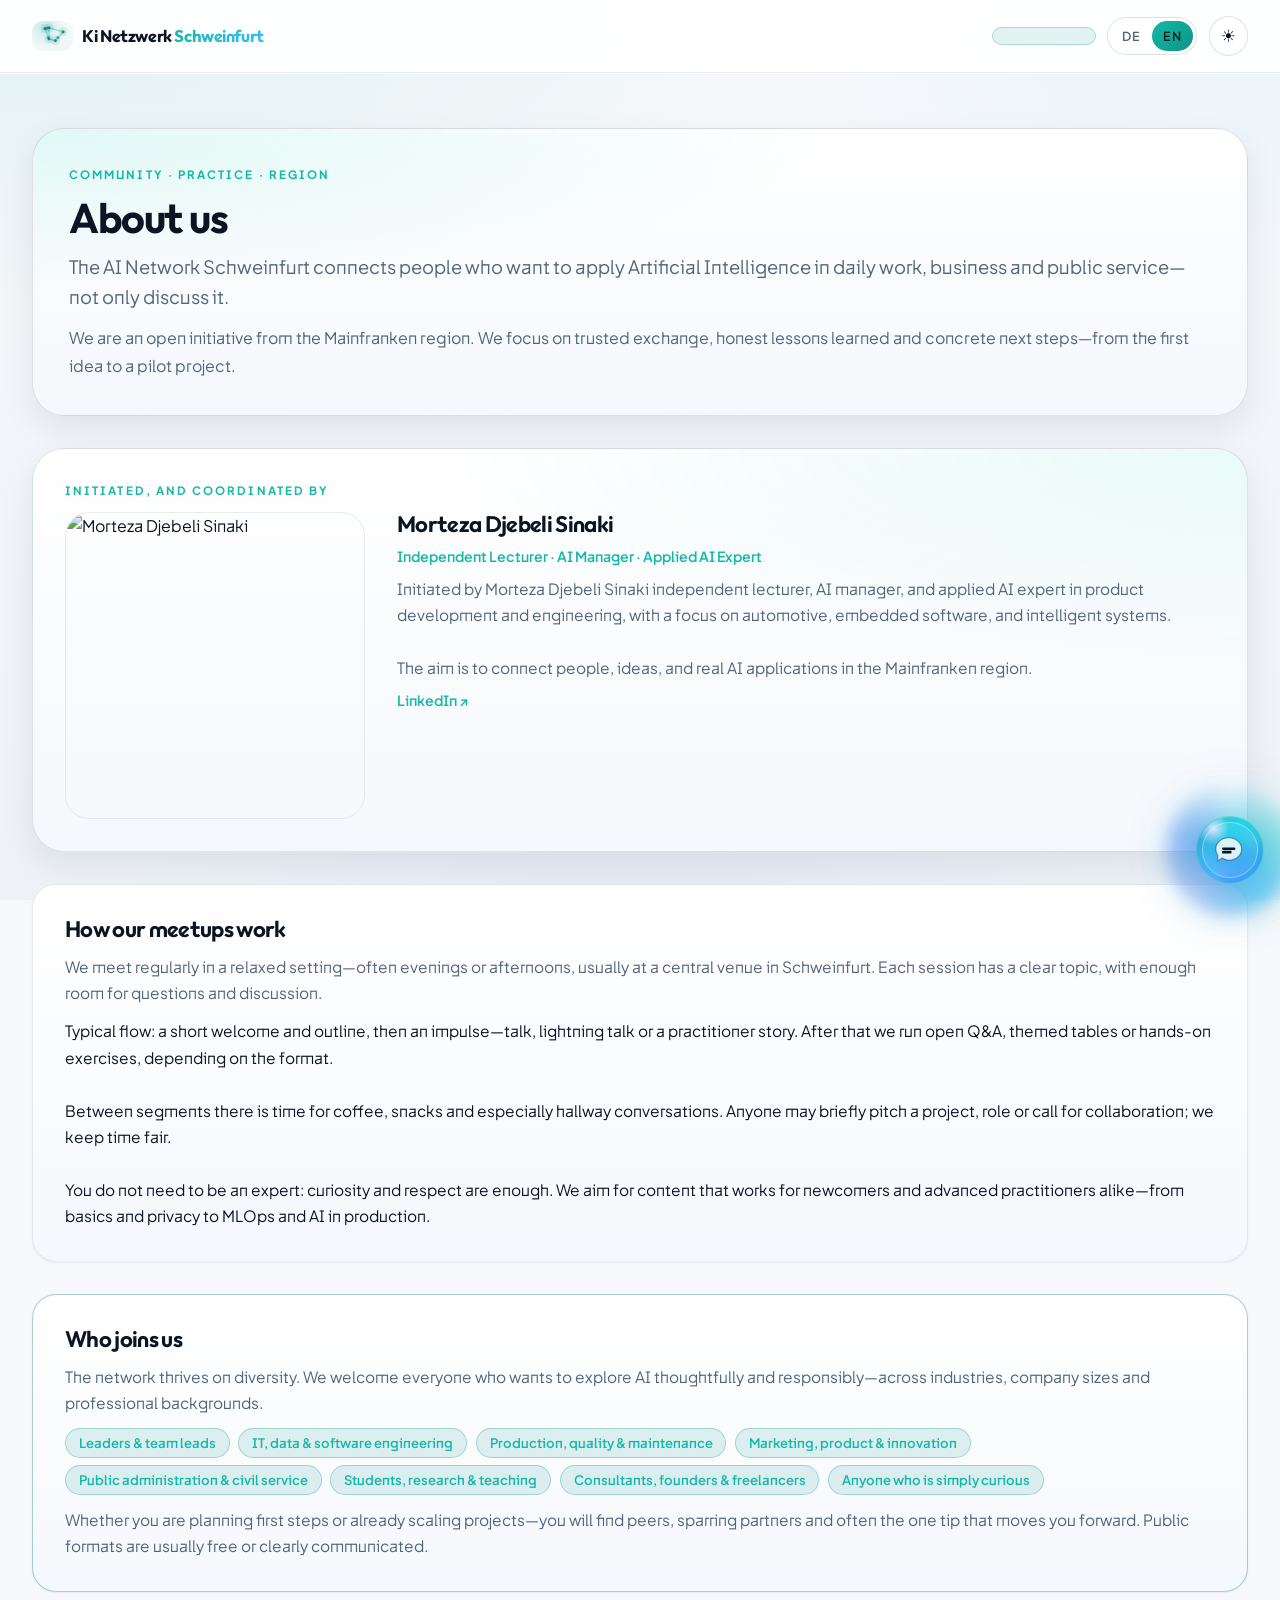
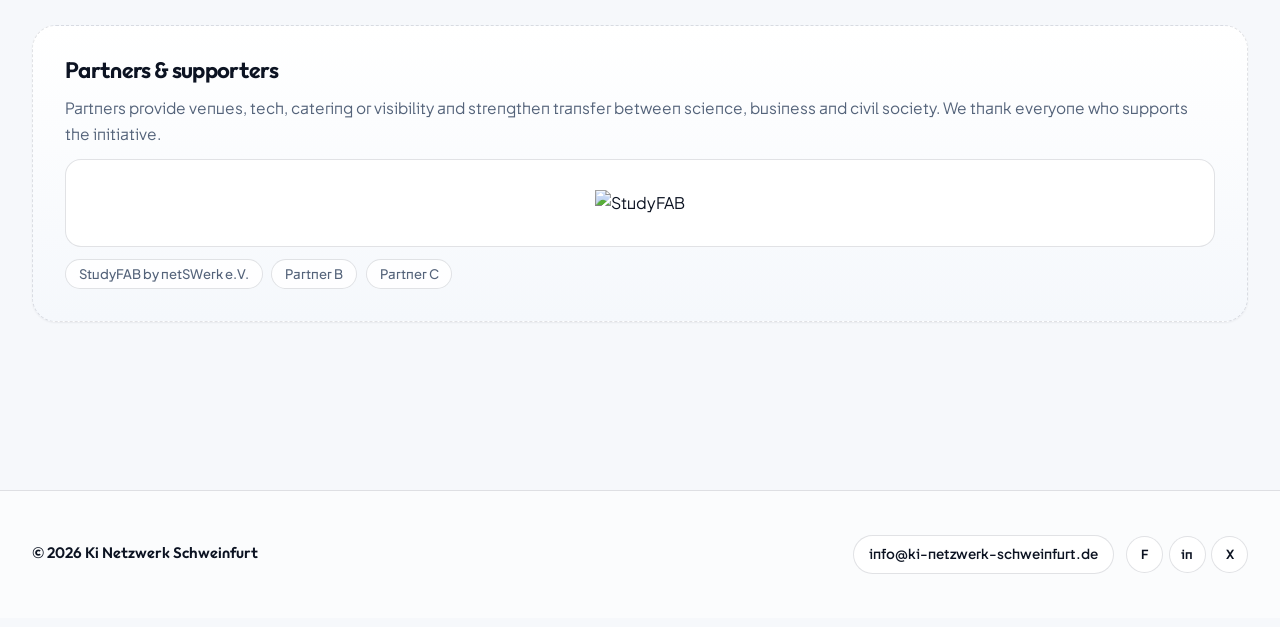
==== commit 5bc0e707: "Faster AI chat: parallel init, streaming deltas, same-origin crawler with cache; light-mode tweaks; " ====
--- a/about.html
+++ b/about.html
@@ -17,7 +17,7 @@
   - 02.05.2026  [Oliver Braun]   Project initialization
   - 08.05.2026  [Oliver Braun]   Polish responsive UI and layout consistency, including updated JSON content structure and Markdown-based content handling.
   - 09.05.2026  [Oliver Braun]   Markdown rendering and mobile UX polish.
-  - 10.05.2026  [Oliver Braun]   Responsive layout, mobile/Safari, and WebLLM chat polish; browser language and system theme defaults (early head script); light-mode header and safe-area scrolling; viewport CSS variables for main height; live-on-request site context for the assistant.
+  - 10.05.2026  [Oliver Braun]   Mobile/light-mode polish, viewport main height, live AI context.
 
   This project was independently developed and coded by me.
   Feel free to learn from the code, but please keep the attribution.
--- a/assets/css/styles.css
+++ b/assets/css/styles.css
@@ -17,10 +17,7 @@
   - 08.05.2026  [Oliver Braun]   Add local WebLLM chat assistant.
   - 09.05.2026  [Oliver Braun]   Markdown rendering and mobile UX polish.
   - 09.05.2026  [Oliver Braun]   UI-Feinschliff: Layout, Mobile/Safari, KI-Chat & WebLLM.
-  - 10.05.2026  [Oliver Braun]   Hellmodus-Header und scroll-padding inkl. Safe Area.
-  - 10.05.2026  [Oliver Braun]   KI-Chat: gleiche Schriftgröße Nachrichten und Eingabefeld.
-  - 10.05.2026  [Oliver Braun]   KI-Chat: etwas kleinere Schrift auf schmalen Screens (≤560px).
-  - 10.05.2026  [Oliver Braun]   `main`-Mindesthöhe an sichtbaren Viewport (`--layout-viewport-height`).
+  - 10.05.2026  [Oliver Braun]   Light-mode fixes (header, countdown/date colors), AI chat sizing, viewport-based main height.
 
   Independently developed by me.
   ============================================================================
@@ -1265,6 +1262,15 @@
   letter-spacing: 0.08em;
   text-transform: uppercase;
   color: var(--text-muted);
+}
+
+/* Hellmodus: Countdown-Zahlen und Datums-Badge nicht in „fast Schwarz“ (--text), sondern an Header-Akzent angeglichen */
+body.theme-light .countdown-chip strong {
+  color: var(--color-primary-strong);
+}
+
+body.theme-light .event-card__date-day {
+  color: var(--color-primary-strong);
 }
 
 /* ---------- Event-Raster & Karten (Detail) ---------- */
@@ -3328,11 +3334,6 @@
   color: var(--text);
 }
 
-.ai-chat-settings__field--accent {
-  display: grid;
-  gap: 0.25rem;
-}
-
 .ai-chat-model-info {
   margin-top: 0.62rem;
   padding: 0.58rem 0.65rem;
